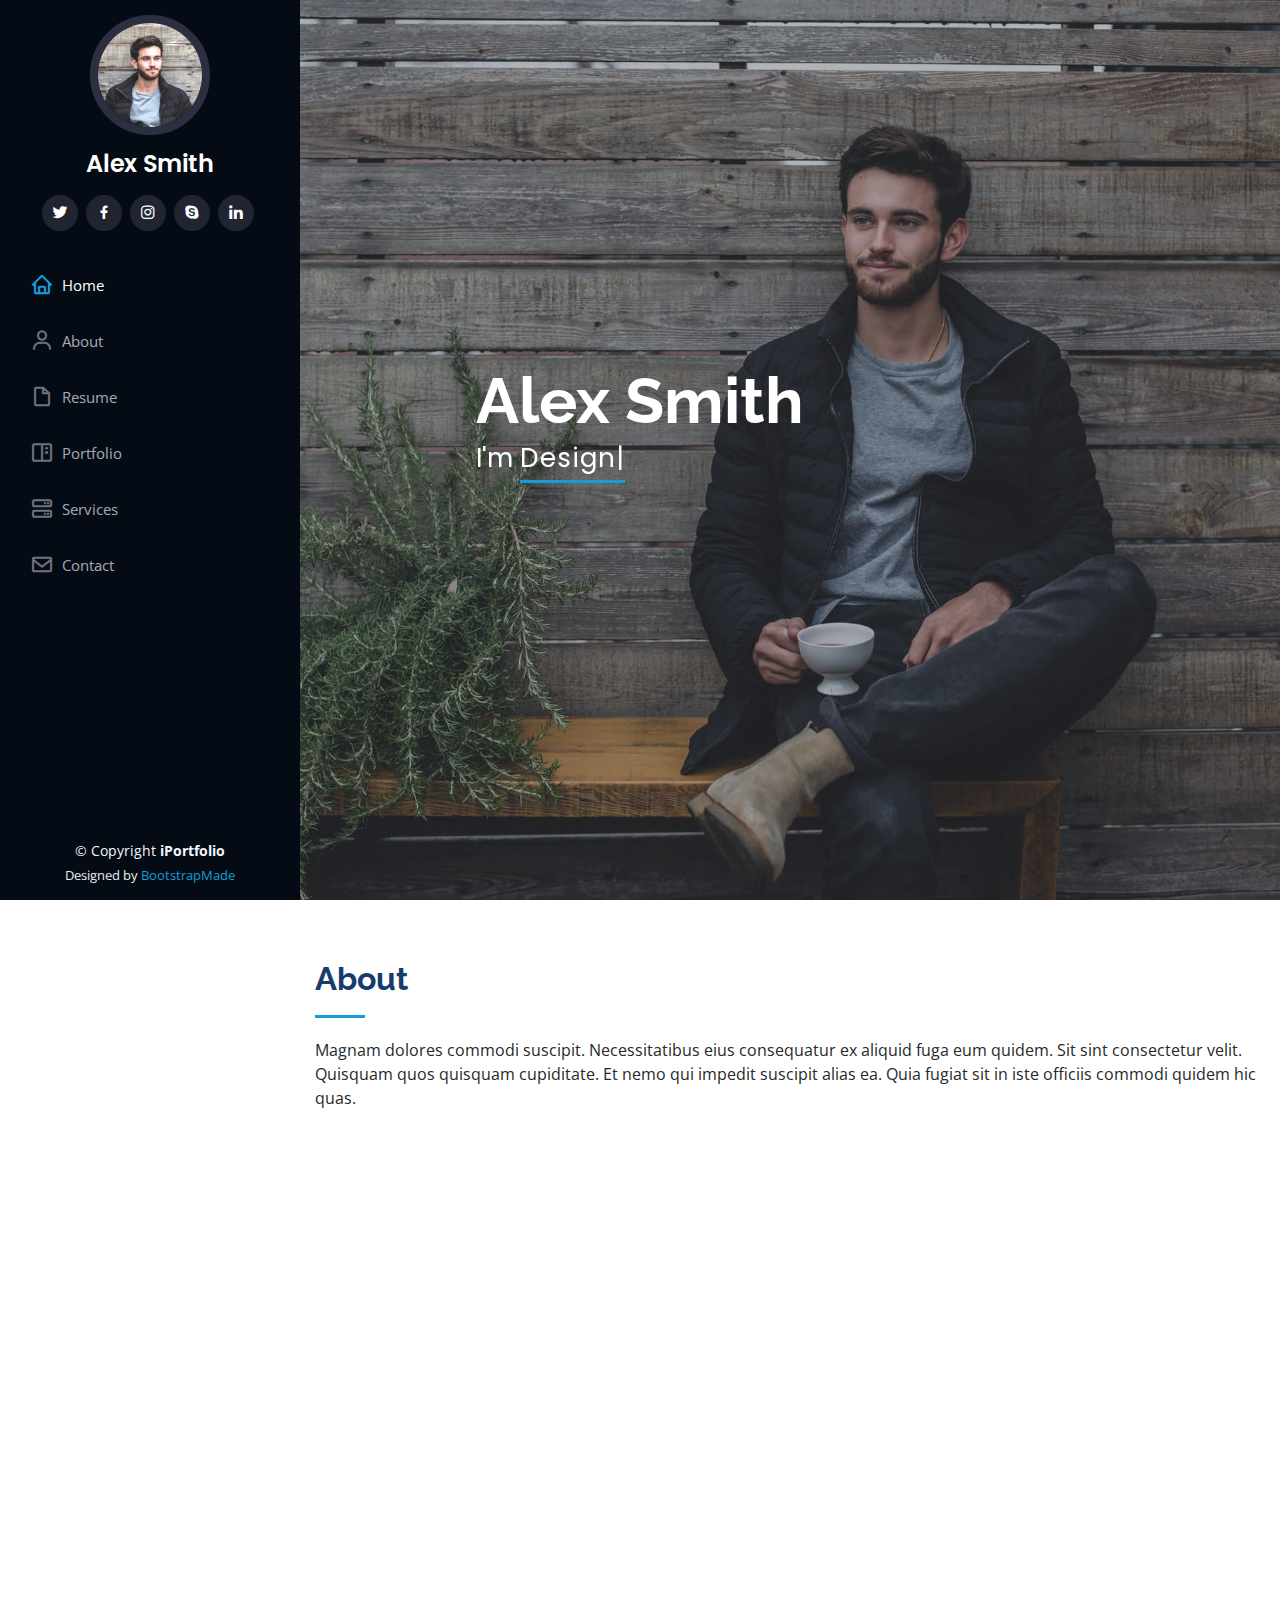
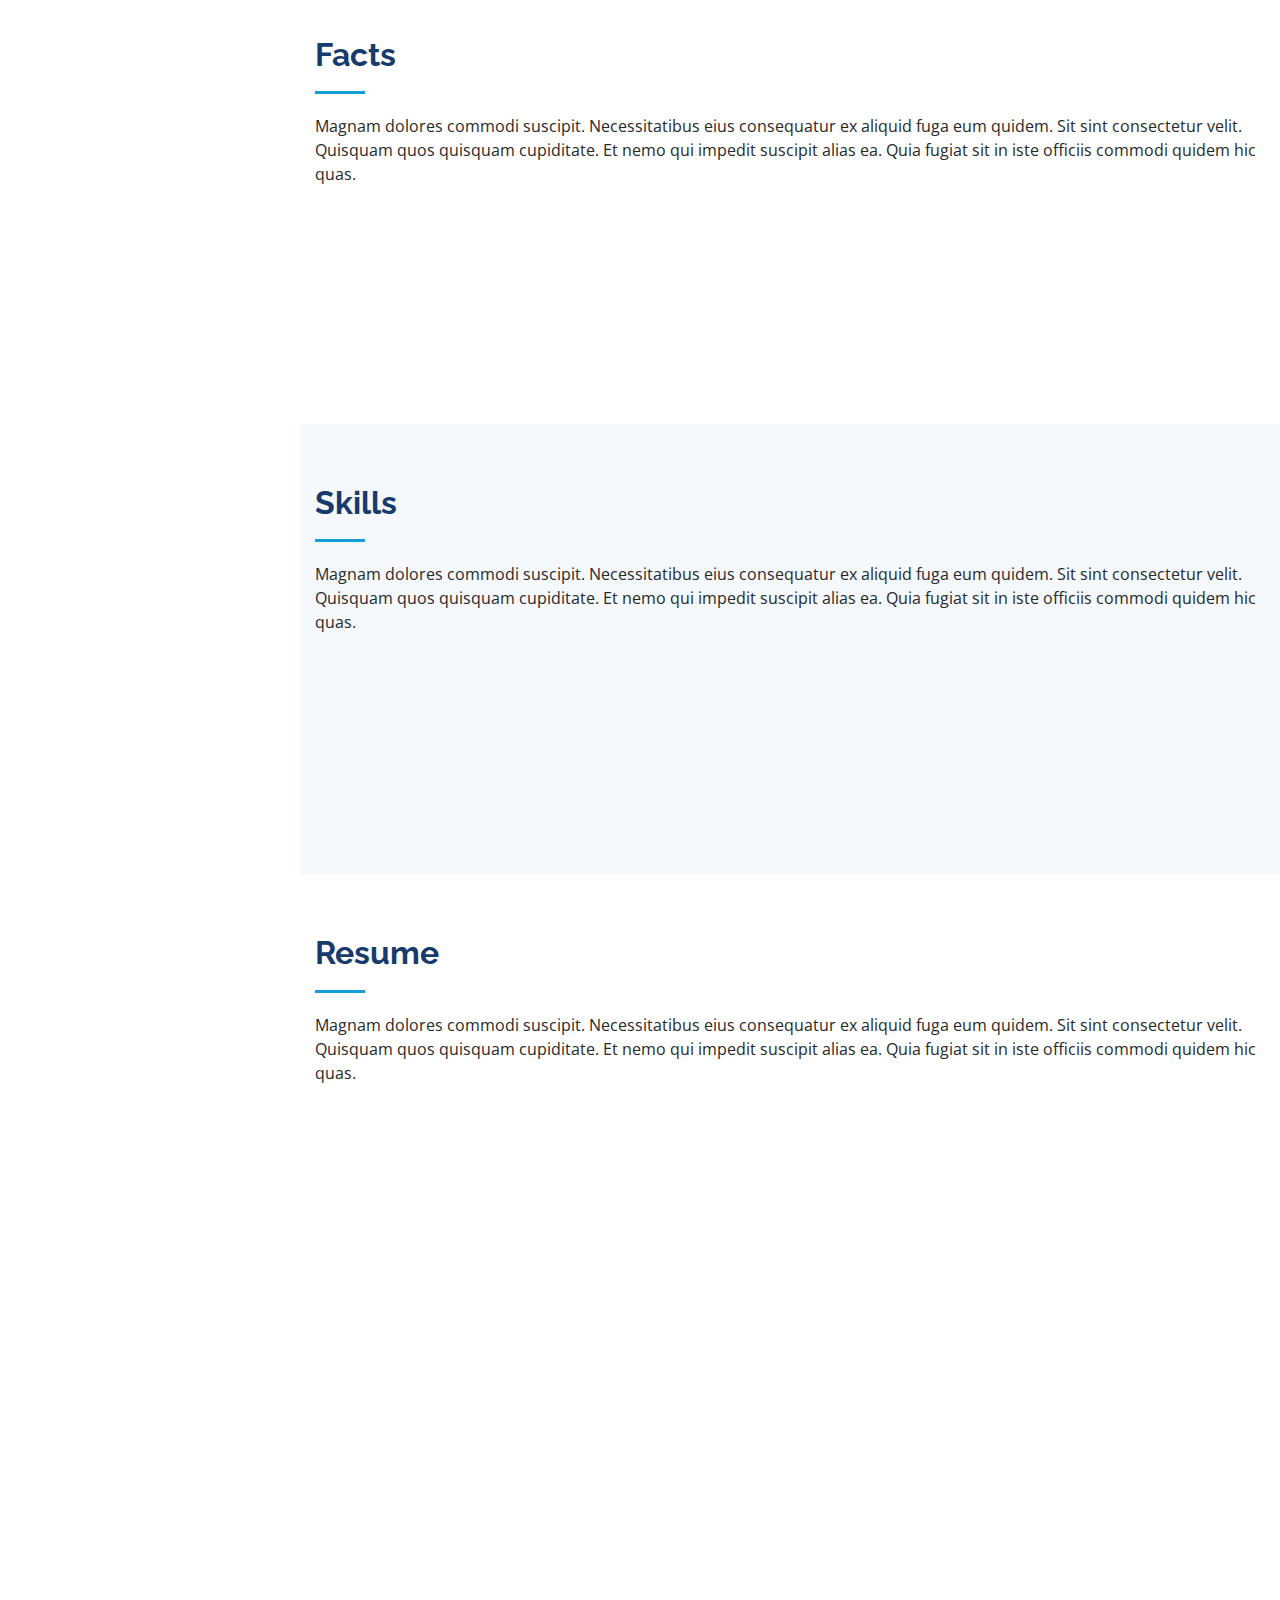
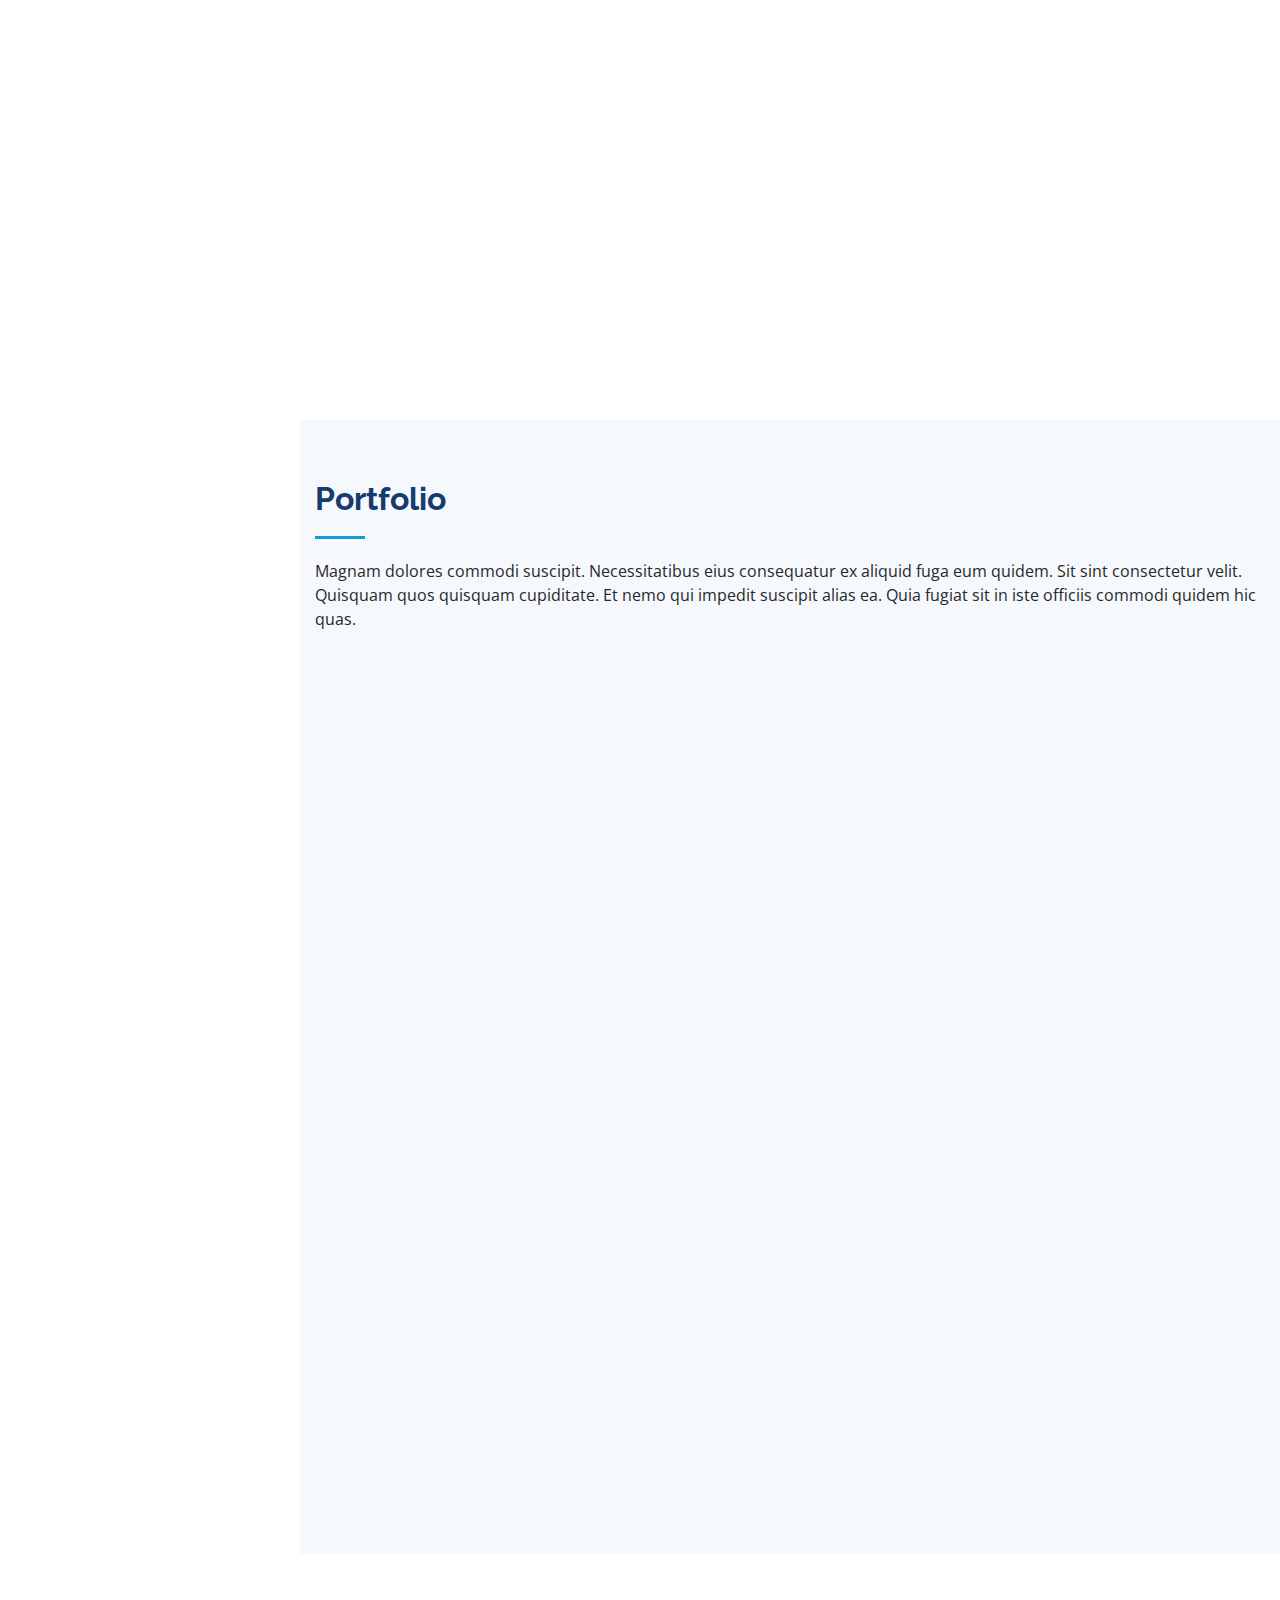
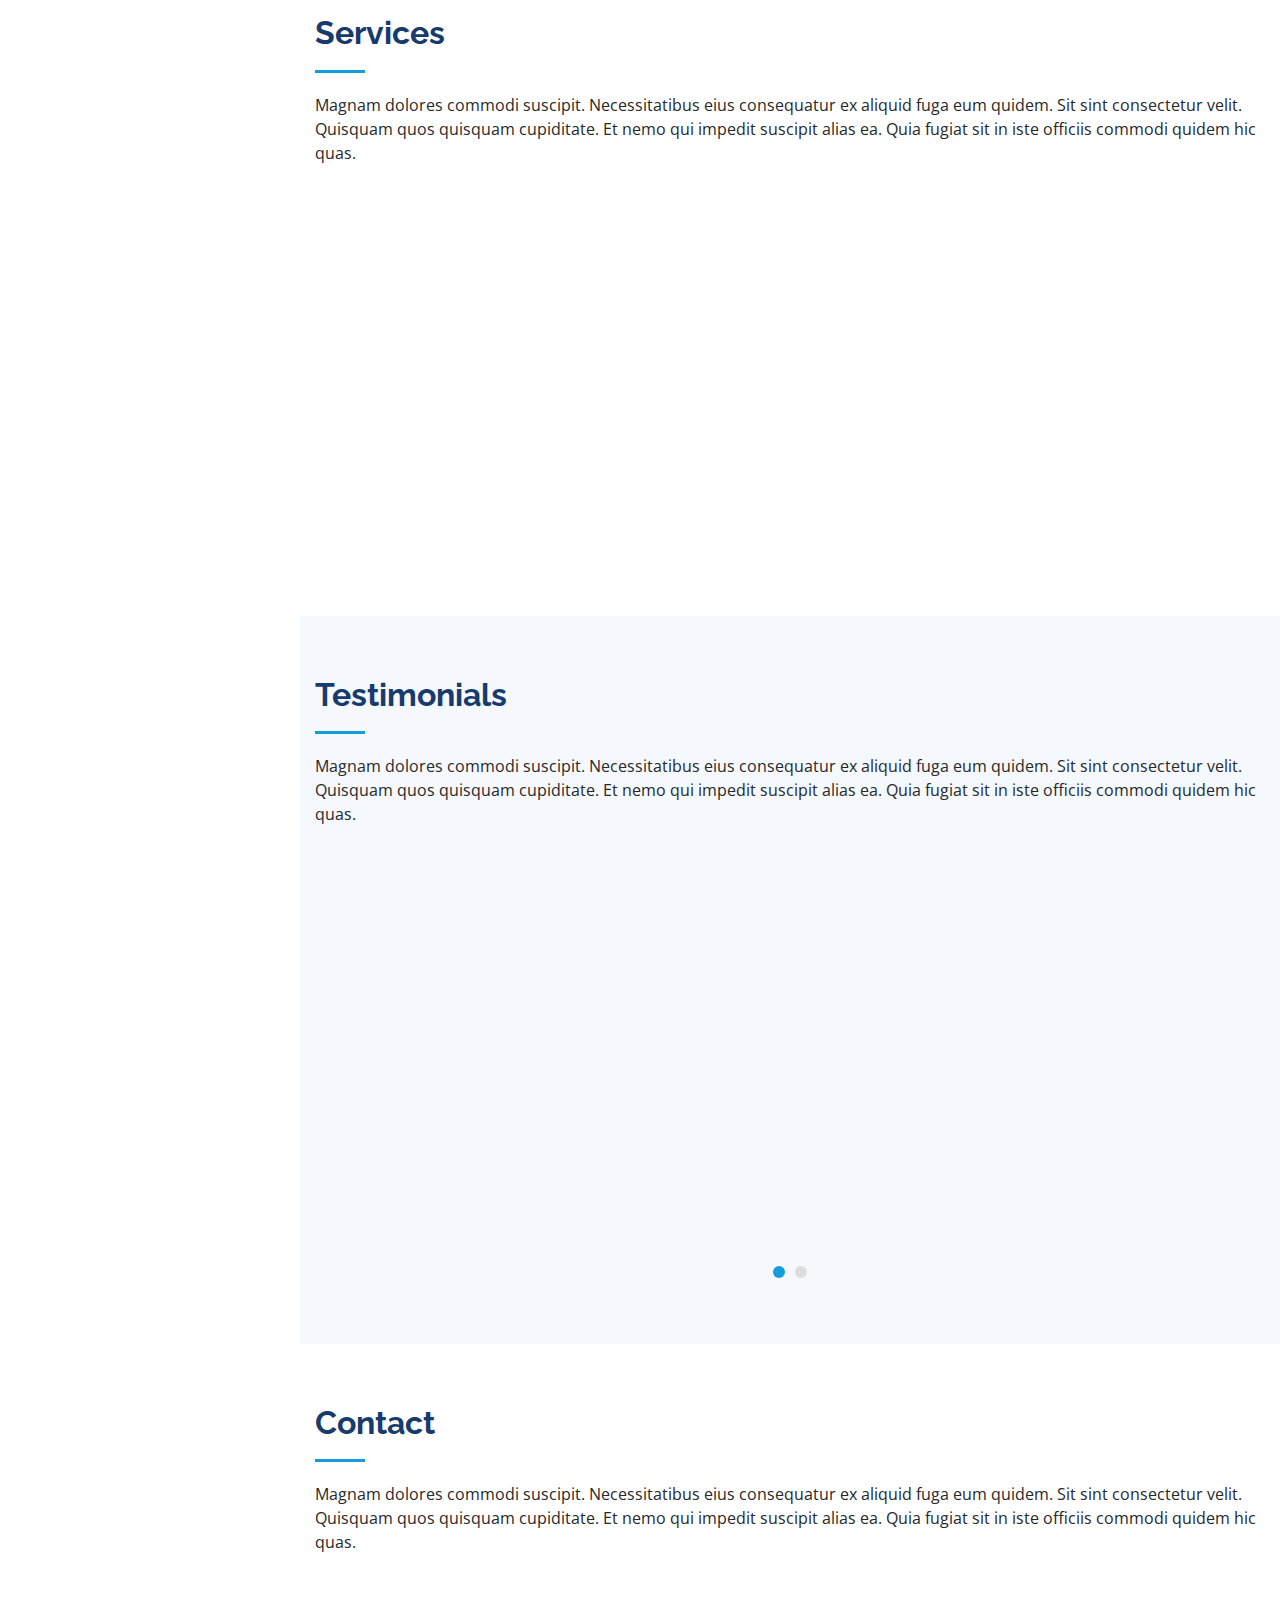
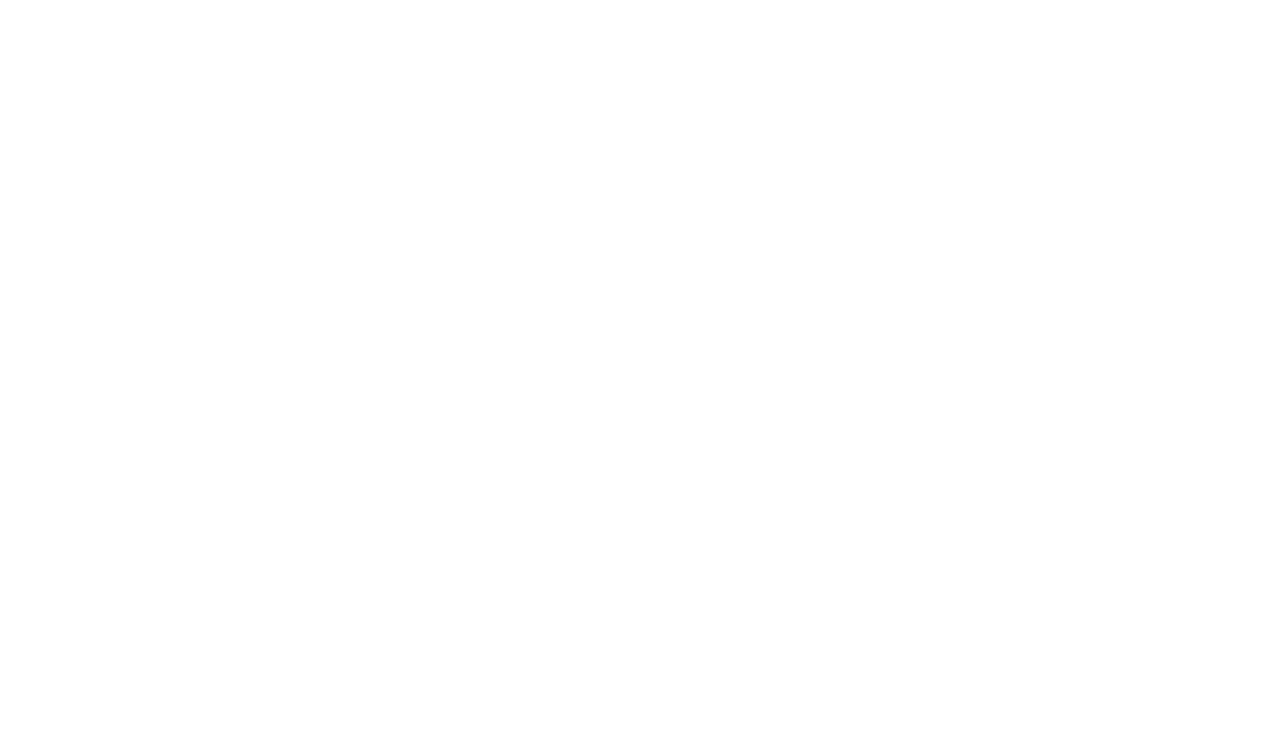
==== index.html @ e23aec32 "portfolio" ====
<!DOCTYPE html>
<html lang="en">

<head>
  <meta charset="utf-8">
  <meta content="width=device-width, initial-scale=1.0" name="viewport">

  <title>iPortfolio Bootstrap Template - Index</title>
  <meta content="" name="descriptison">
  <meta content="" name="keywords">

  <!-- Favicons -->
  <link href="assets/img/favicon.png" rel="icon">
  <link href="assets/img/apple-touch-icon.png" rel="apple-touch-icon">

  <!-- Google Fonts -->
  <link href="https://fonts.googleapis.com/css?family=Open+Sans:300,300i,400,400i,600,600i,700,700i|Raleway:300,300i,400,400i,500,500i,600,600i,700,700i|Poppins:300,300i,400,400i,500,500i,600,600i,700,700i" rel="stylesheet">

  <!-- Vendor CSS Files -->
  <link href="assets/vendor/bootstrap/css/bootstrap.min.css" rel="stylesheet">
  <link href="assets/vendor/icofont/icofont.min.css" rel="stylesheet">
  <link href="assets/vendor/boxicons/css/boxicons.min.css" rel="stylesheet">
  <link href="assets/vendor/venobox/venobox.css" rel="stylesheet">
  <link href="assets/vendor/owl.carousel/assets/owl.carousel.min.css" rel="stylesheet">
  <link href="assets/vendor/aos/aos.css" rel="stylesheet">

  <!-- Template Main CSS File -->
  <link href="assets/css/style.css" rel="stylesheet">

  <!-- =======================================================
  * Template Name: iPortfolio - v1.2.1
  * Template URL: https://bootstrapmade.com/iportfolio-bootstrap-portfolio-websites-template/
  * Author: BootstrapMade.com
  * License: https://bootstrapmade.com/license/
  ======================================================== -->
</head>

<body>

  <!-- ======= Mobile nav toggle button ======= -->
  <button type="button" class="mobile-nav-toggle d-xl-none"><i class="icofont-navigation-menu"></i></button>

  <!-- ======= Header ======= -->
  <header id="header">
    <div class="d-flex flex-column">

      <div class="profile">
        <img src="assets/img/profile-img.jpg" alt="" class="img-fluid rounded-circle">
        <h1 class="text-light"><a href="index.html">Alex Smith</a></h1>
        <div class="social-links mt-3 text-center">
          <a href="#" class="twitter"><i class="bx bxl-twitter"></i></a>
          <a href="#" class="facebook"><i class="bx bxl-facebook"></i></a>
          <a href="#" class="instagram"><i class="bx bxl-instagram"></i></a>
          <a href="#" class="google-plus"><i class="bx bxl-skype"></i></a>
          <a href="#" class="linkedin"><i class="bx bxl-linkedin"></i></a>
        </div>
      </div>

      <nav class="nav-menu">
        <ul>
          <li class="active"><a href="index.html"><i class="bx bx-home"></i> <span>Home</span></a></li>
          <li><a href="#about"><i class="bx bx-user"></i> <span>About</span></a></li>
          <li><a href="#resume"><i class="bx bx-file-blank"></i> <span>Resume</span></a></li>
          <li><a href="#portfolio"><i class="bx bx-book-content"></i> Portfolio</a></li>
          <li><a href="#services"><i class="bx bx-server"></i> Services</a></li>
          <li><a href="#contact"><i class="bx bx-envelope"></i> Contact</a></li>

        </ul>
      </nav><!-- .nav-menu -->
      <button type="button" class="mobile-nav-toggle d-xl-none"><i class="icofont-navigation-menu"></i></button>

    </div>
  </header><!-- End Header -->

  <!-- ======= Hero Section ======= -->
  <section id="hero" class="d-flex flex-column justify-content-center align-items-center">
    <div class="hero-container" data-aos="fade-in">
      <h1>Alex Smith</h1>
      <p>I'm <span class="typed" data-typed-items="Designer, Developer, Freelancer, Photographer"></span></p>
    </div>
  </section><!-- End Hero -->

  <main id="main">

    <!-- ======= About Section ======= -->
    <section id="about" class="about">
      <div class="container">

        <div class="section-title">
          <h2>About</h2>
          <p>Magnam dolores commodi suscipit. Necessitatibus eius consequatur ex aliquid fuga eum quidem. Sit sint consectetur velit. Quisquam quos quisquam cupiditate. Et nemo qui impedit suscipit alias ea. Quia fugiat sit in iste officiis commodi quidem hic quas.</p>
        </div>

        <div class="row">
          <div class="col-lg-4" data-aos="fade-right">
            <img src="assets/img/profile-img.jpg" class="img-fluid" alt="">
          </div>
          <div class="col-lg-8 pt-4 pt-lg-0 content" data-aos="fade-left">
            <h3>UI/UX Designer &amp; Web Developer.</h3>
            <p class="font-italic">
              Lorem ipsum dolor sit amet, consectetur adipiscing elit, sed do eiusmod tempor incididunt ut labore et dolore
              magna aliqua.
            </p>
            <div class="row">
              <div class="col-lg-6">
                <ul>
                  <li><i class="icofont-rounded-right"></i> <strong>Birthday:</strong> 1 May 1995</li>
                  <li><i class="icofont-rounded-right"></i> <strong>Website:</strong> www.example.com</li>
                  <li><i class="icofont-rounded-right"></i> <strong>Phone:</strong> +123 456 7890</li>
                  <li><i class="icofont-rounded-right"></i> <strong>City:</strong> City : New York, USA</li>
                </ul>
              </div>
              <div class="col-lg-6">
                <ul>
                  <li><i class="icofont-rounded-right"></i> <strong>Age:</strong> 30</li>
                  <li><i class="icofont-rounded-right"></i> <strong>Degree:</strong> Master</li>
                  <li><i class="icofont-rounded-right"></i> <strong>PhEmailone:</strong> email@example.com</li>
                  <li><i class="icofont-rounded-right"></i> <strong>Freelance:</strong> Available</li>
                </ul>
              </div>
            </div>
            <p>
              Officiis eligendi itaque labore et dolorum mollitia officiis optio vero. Quisquam sunt adipisci omnis et ut. Nulla accusantium dolor incidunt officia tempore. Et eius omnis.
              Cupiditate ut dicta maxime officiis quidem quia. Sed et consectetur qui quia repellendus itaque neque. Aliquid amet quidem ut quaerat cupiditate. Ab et eum qui repellendus omnis culpa magni laudantium dolores.
            </p>
          </div>
        </div>

      </div>
    </section><!-- End About Section -->

    <!-- ======= Facts Section ======= -->
    <section id="facts" class="facts">
      <div class="container">

        <div class="section-title">
          <h2>Facts</h2>
          <p>Magnam dolores commodi suscipit. Necessitatibus eius consequatur ex aliquid fuga eum quidem. Sit sint consectetur velit. Quisquam quos quisquam cupiditate. Et nemo qui impedit suscipit alias ea. Quia fugiat sit in iste officiis commodi quidem hic quas.</p>
        </div>

        <div class="row no-gutters">

          <div class="col-lg-3 col-md-6 d-md-flex align-items-md-stretch" data-aos="fade-up">
            <div class="count-box">
              <i class="icofont-simple-smile"></i>
              <span data-toggle="counter-up">232</span>
              <p><strong>Happy Clients</strong> consequuntur quae</p>
            </div>
          </div>

          <div class="col-lg-3 col-md-6 d-md-flex align-items-md-stretch" data-aos="fade-up" data-aos-delay="100">
            <div class="count-box">
              <i class="icofont-document-folder"></i>
              <span data-toggle="counter-up">521</span>
              <p><strong>Projects</strong> adipisci atque cum quia aut</p>
            </div>
          </div>

          <div class="col-lg-3 col-md-6 d-md-flex align-items-md-stretch" data-aos="fade-up" data-aos-delay="200">
            <div class="count-box">
              <i class="icofont-live-support"></i>
              <span data-toggle="counter-up">1,463</span>
              <p><strong>Hours Of Support</strong> aut commodi quaerat</p>
            </div>
          </div>

          <div class="col-lg-3 col-md-6 d-md-flex align-items-md-stretch" data-aos="fade-up" data-aos-delay="300">
            <div class="count-box">
              <i class="icofont-users-alt-5"></i>
              <span data-toggle="counter-up">15</span>
              <p><strong>Hard Workers</strong> rerum asperiores dolor</p>
            </div>
          </div>

        </div>

      </div>
    </section><!-- End Facts Section -->

    <!-- ======= Skills Section ======= -->
    <section id="skills" class="skills section-bg">
      <div class="container">

        <div class="section-title">
          <h2>Skills</h2>
          <p>Magnam dolores commodi suscipit. Necessitatibus eius consequatur ex aliquid fuga eum quidem. Sit sint consectetur velit. Quisquam quos quisquam cupiditate. Et nemo qui impedit suscipit alias ea. Quia fugiat sit in iste officiis commodi quidem hic quas.</p>
        </div>

        <div class="row skills-content">

          <div class="col-lg-6" data-aos="fade-up">

            <div class="progress">
              <span class="skill">HTML <i class="val">100%</i></span>
              <div class="progress-bar-wrap">
                <div class="progress-bar" role="progressbar" aria-valuenow="100" aria-valuemin="0" aria-valuemax="100"></div>
              </div>
            </div>

            <div class="progress">
              <span class="skill">CSS <i class="val">90%</i></span>
              <div class="progress-bar-wrap">
                <div class="progress-bar" role="progressbar" aria-valuenow="90" aria-valuemin="0" aria-valuemax="100"></div>
              </div>
            </div>

            <div class="progress">
              <span class="skill">JavaScript <i class="val">75%</i></span>
              <div class="progress-bar-wrap">
                <div class="progress-bar" role="progressbar" aria-valuenow="75" aria-valuemin="0" aria-valuemax="100"></div>
              </div>
            </div>

          </div>

          <div class="col-lg-6" data-aos="fade-up" data-aos-delay="100">

            <div class="progress">
              <span class="skill">PHP <i class="val">80%</i></span>
              <div class="progress-bar-wrap">
                <div class="progress-bar" role="progressbar" aria-valuenow="80" aria-valuemin="0" aria-valuemax="100"></div>
              </div>
            </div>

            <div class="progress">
              <span class="skill">WordPress/CMS <i class="val">90%</i></span>
              <div class="progress-bar-wrap">
                <div class="progress-bar" role="progressbar" aria-valuenow="90" aria-valuemin="0" aria-valuemax="100"></div>
              </div>
            </div>

            <div class="progress">
              <span class="skill">Photoshop <i class="val">55%</i></span>
              <div class="progress-bar-wrap">
                <div class="progress-bar" role="progressbar" aria-valuenow="55" aria-valuemin="0" aria-valuemax="100"></div>
              </div>
            </div>

          </div>

        </div>

      </div>
    </section><!-- End Skills Section -->

    <!-- ======= Resume Section ======= -->
    <section id="resume" class="resume">
      <div class="container">

        <div class="section-title">
          <h2>Resume</h2>
          <p>Magnam dolores commodi suscipit. Necessitatibus eius consequatur ex aliquid fuga eum quidem. Sit sint consectetur velit. Quisquam quos quisquam cupiditate. Et nemo qui impedit suscipit alias ea. Quia fugiat sit in iste officiis commodi quidem hic quas.</p>
        </div>

        <div class="row">
          <div class="col-lg-6" data-aos="fade-up">
            <h3 class="resume-title">Sumary</h3>
            <div class="resume-item pb-0">
              <h4>Alex Smith</h4>
              <p><em>Innovative and deadline-driven Graphic Designer with 3+ years of experience designing and developing user-centered digital/print marketing material from initial concept to final, polished deliverable.</em></p>
              <ul>
                <li>Portland par 127,Orlando, FL</li>
                <li>(123) 456-7891</li>
                <li>alice.barkley@example.com</li>
              </ul>
            </div>

            <h3 class="resume-title">Education</h3>
            <div class="resume-item">
              <h4>Master of Fine Arts &amp; Graphic Design</h4>
              <h5>2015 - 2016</h5>
              <p><em>Rochester Institute of Technology, Rochester, NY</em></p>
              <p>Qui deserunt veniam. Et sed aliquam labore tempore sed quisquam iusto autem sit. Ea vero voluptatum qui ut dignissimos deleniti nerada porti sand markend</p>
            </div>
            <div class="resume-item">
              <h4>Bachelor of Fine Arts &amp; Graphic Design</h4>
              <h5>2010 - 2014</h5>
              <p><em>Rochester Institute of Technology, Rochester, NY</em></p>
              <p>Quia nobis sequi est occaecati aut. Repudiandae et iusto quae reiciendis et quis Eius vel ratione eius unde vitae rerum voluptates asperiores voluptatem Earum molestiae consequatur neque etlon sader mart dila</p>
            </div>
          </div>
          <div class="col-lg-6" data-aos="fade-up" data-aos-delay="100">
            <h3 class="resume-title">Professional Experience</h3>
            <div class="resume-item">
              <h4>Senior graphic design specialist</h4>
              <h5>2019 - Present</h5>
              <p><em>Experion, New York, NY </em></p>
              <ul>
                <li>Lead in the design, development, and implementation of the graphic, layout, and production communication materials</li>
                <li>Delegate tasks to the 7 members of the design team and provide counsel on all aspects of the project. </li>
                <li>Supervise the assessment of all graphic materials in order to ensure quality and accuracy of the design</li>
                <li>Oversee the efficient use of production project budgets ranging from $2,000 - $25,000</li>
              </ul>
            </div>
            <div class="resume-item">
              <h4>Graphic design specialist</h4>
              <h5>2017 - 2018</h5>
              <p><em>Stepping Stone Advertising, New York, NY</em></p>
              <ul>
                <li>Developed numerous marketing programs (logos, brochures,infographics, presentations, and advertisements).</li>
                <li>Managed up to 5 projects or tasks at a given time while under pressure</li>
                <li>Recommended and consulted with clients on the most appropriate graphic design</li>
                <li>Created 4+ design presentations and proposals a month for clients and account managers</li>
              </ul>
            </div>
          </div>
        </div>

      </div>
    </section><!-- End Resume Section -->

    <!-- ======= Portfolio Section ======= -->
    <section id="portfolio" class="portfolio section-bg">
      <div class="container">

        <div class="section-title">
          <h2>Portfolio</h2>
          <p>Magnam dolores commodi suscipit. Necessitatibus eius consequatur ex aliquid fuga eum quidem. Sit sint consectetur velit. Quisquam quos quisquam cupiditate. Et nemo qui impedit suscipit alias ea. Quia fugiat sit in iste officiis commodi quidem hic quas.</p>
        </div>

        <div class="row" data-aos="fade-up">
          <div class="col-lg-12 d-flex justify-content-center">
            <ul id="portfolio-flters">
              <li data-filter="*" class="filter-active">All</li>
              <li data-filter=".filter-app">App</li>
              <li data-filter=".filter-card">Card</li>
              <li data-filter=".filter-web">Web</li>
            </ul>
          </div>
        </div>

        <div class="row portfolio-container" data-aos="fade-up" data-aos-delay="100">

          <div class="col-lg-4 col-md-6 portfolio-item filter-app">
            <div class="portfolio-wrap">
              <img src="assets/img/portfolio/portfolio-1.jpg" class="img-fluid" alt="">
              <div class="portfolio-links">
                <a href="assets/img/portfolio/portfolio-1.jpg" data-gall="portfolioGallery" class="venobox" title="App 1"><i class="bx bx-plus"></i></a>
                <a href="portfolio-details.html" title="More Details"><i class="bx bx-link"></i></a>
              </div>
            </div>
          </div>

          <div class="col-lg-4 col-md-6 portfolio-item filter-web">
            <div class="portfolio-wrap">
              <img src="assets/img/portfolio/portfolio-2.jpg" class="img-fluid" alt="">
              <div class="portfolio-links">
                <a href="assets/img/portfolio/portfolio-2.jpg" data-gall="portfolioGallery" class="venobox" title="Web 3"><i class="bx bx-plus"></i></a>
                <a href="portfolio-details.html" title="More Details"><i class="bx bx-link"></i></a>
              </div>
            </div>
          </div>

          <div class="col-lg-4 col-md-6 portfolio-item filter-app">
            <div class="portfolio-wrap">
              <img src="assets/img/portfolio/portfolio-3.jpg" class="img-fluid" alt="">
              <div class="portfolio-links">
                <a href="assets/img/portfolio/portfolio-3.jpg" data-gall="portfolioGallery" class="venobox" title="App 2"><i class="bx bx-plus"></i></a>
                <a href="portfolio-details.html" title="More Details"><i class="bx bx-link"></i></a>
              </div>
            </div>
          </div>

          <div class="col-lg-4 col-md-6 portfolio-item filter-card">
            <div class="portfolio-wrap">
              <img src="assets/img/portfolio/portfolio-4.jpg" class="img-fluid" alt="">
              <div class="portfolio-links">
                <a href="assets/img/portfolio/portfolio-4.jpg" data-gall="portfolioGallery" class="venobox" title="Card 2"><i class="bx bx-plus"></i></a>
                <a href="portfolio-details.html" title="More Details"><i class="bx bx-link"></i></a>
              </div>
            </div>
          </div>

          <div class="col-lg-4 col-md-6 portfolio-item filter-web">
            <div class="portfolio-wrap">
              <img src="assets/img/portfolio/portfolio-5.jpg" class="img-fluid" alt="">
              <div class="portfolio-links">
                <a href="assets/img/portfolio/portfolio-5.jpg" data-gall="portfolioGallery" class="venobox" title="Web 2"><i class="bx bx-plus"></i></a>
                <a href="portfolio-details.html" title="More Details"><i class="bx bx-link"></i></a>
              </div>
            </div>
          </div>

          <div class="col-lg-4 col-md-6 portfolio-item filter-app">
            <div class="portfolio-wrap">
              <img src="assets/img/portfolio/portfolio-6.jpg" class="img-fluid" alt="">
              <div class="portfolio-links">
                <a href="assets/img/portfolio/portfolio-6.jpg" data-gall="portfolioGallery" class="venobox" title="App 3"><i class="bx bx-plus"></i></a>
                <a href="portfolio-details.html" title="More Details"><i class="bx bx-link"></i></a>
              </div>
            </div>
          </div>

          <div class="col-lg-4 col-md-6 portfolio-item filter-card">
            <div class="portfolio-wrap">
              <img src="assets/img/portfolio/portfolio-7.jpg" class="img-fluid" alt="">
              <div class="portfolio-links">
                <a href="assets/img/portfolio/portfolio-7.jpg" data-gall="portfolioGallery" class="venobox" title="Card 1"><i class="bx bx-plus"></i></a>
                <a href="portfolio-details.html" title="More Details"><i class="bx bx-link"></i></a>
              </div>
            </div>
          </div>

          <div class="col-lg-4 col-md-6 portfolio-item filter-card">
            <div class="portfolio-wrap">
              <img src="assets/img/portfolio/portfolio-8.jpg" class="img-fluid" alt="">
              <div class="portfolio-links">
                <a href="assets/img/portfolio/portfolio-8.jpg" data-gall="portfolioGallery" class="venobox" title="Card 3"><i class="bx bx-plus"></i></a>
                <a href="portfolio-details.html" title="More Details"><i class="bx bx-link"></i></a>
              </div>
            </div>
          </div>

          <div class="col-lg-4 col-md-6 portfolio-item filter-web">
            <div class="portfolio-wrap">
              <img src="assets/img/portfolio/portfolio-9.jpg" class="img-fluid" alt="">
              <div class="portfolio-links">
                <a href="assets/img/portfolio/portfolio-9.jpg" data-gall="portfolioGallery" class="venobox" title="Web 3"><i class="bx bx-plus"></i></a>
                <a href="portfolio-details.html" title="More Details"><i class="bx bx-link"></i></a>
              </div>
            </div>
          </div>

        </div>

      </div>
    </section><!-- End Portfolio Section -->

    <!-- ======= Services Section ======= -->
    <section id="services" class="services">
      <div class="container">

        <div class="section-title">
          <h2>Services</h2>
          <p>Magnam dolores commodi suscipit. Necessitatibus eius consequatur ex aliquid fuga eum quidem. Sit sint consectetur velit. Quisquam quos quisquam cupiditate. Et nemo qui impedit suscipit alias ea. Quia fugiat sit in iste officiis commodi quidem hic quas.</p>
        </div>

        <div class="row">
          <div class="col-lg-4 col-md-6 icon-box" data-aos="fade-up">
            <div class="icon"><i class="icofont-computer"></i></div>
            <h4 class="title"><a href="">Lorem Ipsum</a></h4>
            <p class="description">Voluptatum deleniti atque corrupti quos dolores et quas molestias excepturi sint occaecati cupiditate non provident</p>
          </div>
          <div class="col-lg-4 col-md-6 icon-box" data-aos="fade-up" data-aos-delay="100">
            <div class="icon"><i class="icofont-chart-bar-graph"></i></div>
            <h4 class="title"><a href="">Dolor Sitema</a></h4>
            <p class="description">Minim veniam, quis nostrud exercitation ullamco laboris nisi ut aliquip ex ea commodo consequat tarad limino ata</p>
          </div>
          <div class="col-lg-4 col-md-6 icon-box" data-aos="fade-up" data-aos-delay="200">
            <div class="icon"><i class="icofont-earth"></i></div>
            <h4 class="title"><a href="">Sed ut perspiciatis</a></h4>
            <p class="description">Duis aute irure dolor in reprehenderit in voluptate velit esse cillum dolore eu fugiat nulla pariatur</p>
          </div>
          <div class="col-lg-4 col-md-6 icon-box" data-aos="fade-up" data-aos-delay="300">
            <div class="icon"><i class="icofont-image"></i></div>
            <h4 class="title"><a href="">Magni Dolores</a></h4>
            <p class="description">Excepteur sint occaecat cupidatat non proident, sunt in culpa qui officia deserunt mollit anim id est laborum</p>
          </div>
          <div class="col-lg-4 col-md-6 icon-box" data-aos="fade-up" data-aos-delay="400">
            <div class="icon"><i class="icofont-settings"></i></div>
            <h4 class="title"><a href="">Nemo Enim</a></h4>
            <p class="description">At vero eos et accusamus et iusto odio dignissimos ducimus qui blanditiis praesentium voluptatum deleniti atque</p>
          </div>
          <div class="col-lg-4 col-md-6 icon-box" data-aos="fade-up" data-aos-delay="500">
            <div class="icon"><i class="icofont-tasks-alt"></i></div>
            <h4 class="title"><a href="">Eiusmod Tempor</a></h4>
            <p class="description">Et harum quidem rerum facilis est et expedita distinctio. Nam libero tempore, cum soluta nobis est eligendi</p>
          </div>
        </div>

      </div>
    </section><!-- End Services Section -->

    <!-- ======= Testimonials Section ======= -->
    <section id="testimonials" class="testimonials section-bg">
      <div class="container">

        <div class="section-title">
          <h2>Testimonials</h2>
          <p>Magnam dolores commodi suscipit. Necessitatibus eius consequatur ex aliquid fuga eum quidem. Sit sint consectetur velit. Quisquam quos quisquam cupiditate. Et nemo qui impedit suscipit alias ea. Quia fugiat sit in iste officiis commodi quidem hic quas.</p>
        </div>

        <div class="owl-carousel testimonials-carousel">

          <div class="testimonial-item" data-aos="fade-up">
            <p>
              <i class="bx bxs-quote-alt-left quote-icon-left"></i>
              Proin iaculis purus consequat sem cure digni ssim donec porttitora entum suscipit rhoncus. Accusantium quam, ultricies eget id, aliquam eget nibh et. Maecen aliquam, risus at semper.
              <i class="bx bxs-quote-alt-right quote-icon-right"></i>
            </p>
            <img src="assets/img/testimonials/testimonials-1.jpg" class="testimonial-img" alt="">
            <h3>Saul Goodman</h3>
            <h4>Ceo &amp; Founder</h4>
          </div>

          <div class="testimonial-item" data-aos="fade-up" data-aos-delay="100">
            <p>
              <i class="bx bxs-quote-alt-left quote-icon-left"></i>
              Export tempor illum tamen malis malis eram quae irure esse labore quem cillum quid cillum eram malis quorum velit fore eram velit sunt aliqua noster fugiat irure amet legam anim culpa.
              <i class="bx bxs-quote-alt-right quote-icon-right"></i>
            </p>
            <img src="assets/img/testimonials/testimonials-2.jpg" class="testimonial-img" alt="">
            <h3>Sara Wilsson</h3>
            <h4>Designer</h4>
          </div>

          <div class="testimonial-item" data-aos="fade-up" data-aos-delay="200">
            <p>
              <i class="bx bxs-quote-alt-left quote-icon-left"></i>
              Enim nisi quem export duis labore cillum quae magna enim sint quorum nulla quem veniam duis minim tempor labore quem eram duis noster aute amet eram fore quis sint minim.
              <i class="bx bxs-quote-alt-right quote-icon-right"></i>
            </p>
            <img src="assets/img/testimonials/testimonials-3.jpg" class="testimonial-img" alt="">
            <h3>Jena Karlis</h3>
            <h4>Store Owner</h4>
          </div>

          <div class="testimonial-item" data-aos="fade-up" data-aos-delay="300">
            <p>
              <i class="bx bxs-quote-alt-left quote-icon-left"></i>
              Fugiat enim eram quae cillum dolore dolor amet nulla culpa multos export minim fugiat minim velit minim dolor enim duis veniam ipsum anim magna sunt elit fore quem dolore labore illum veniam.
              <i class="bx bxs-quote-alt-right quote-icon-right"></i>
            </p>
            <img src="assets/img/testimonials/testimonials-4.jpg" class="testimonial-img" alt="">
            <h3>Matt Brandon</h3>
            <h4>Freelancer</h4>
          </div>

          <div class="testimonial-item" data-aos="fade-up" data-aos-delay="400">
            <p>
              <i class="bx bxs-quote-alt-left quote-icon-left"></i>
              Quis quorum aliqua sint quem legam fore sunt eram irure aliqua veniam tempor noster veniam enim culpa labore duis sunt culpa nulla illum cillum fugiat legam esse veniam culpa fore nisi cillum quid.
              <i class="bx bxs-quote-alt-right quote-icon-right"></i>
            </p>
            <img src="assets/img/testimonials/testimonials-5.jpg" class="testimonial-img" alt="">
            <h3>John Larson</h3>
            <h4>Entrepreneur</h4>
          </div>

        </div>

      </div>
    </section><!-- End Testimonials Section -->

    <!-- ======= Contact Section ======= -->
    <section id="contact" class="contact">
      <div class="container">

        <div class="section-title">
          <h2>Contact</h2>
          <p>Magnam dolores commodi suscipit. Necessitatibus eius consequatur ex aliquid fuga eum quidem. Sit sint consectetur velit. Quisquam quos quisquam cupiditate. Et nemo qui impedit suscipit alias ea. Quia fugiat sit in iste officiis commodi quidem hic quas.</p>
        </div>

        <div class="row" data-aos="fade-in">

          <div class="col-lg-5 d-flex align-items-stretch">
            <div class="info">
              <div class="address">
                <i class="icofont-google-map"></i>
                <h4>Location:</h4>
                <p>A108 Adam Street, New York, NY 535022</p>
              </div>

              <div class="email">
                <i class="icofont-envelope"></i>
                <h4>Email:</h4>
                <p>info@example.com</p>
              </div>

              <div class="phone">
                <i class="icofont-phone"></i>
                <h4>Call:</h4>
                <p>+1 5589 55488 55s</p>
              </div>

              <iframe src="https://www.google.com/maps/embed?pb=!1m14!1m8!1m3!1d12097.433213460943!2d-74.0062269!3d40.7101282!3m2!1i1024!2i768!4f13.1!3m3!1m2!1s0x0%3A0xb89d1fe6bc499443!2sDowntown+Conference+Center!5e0!3m2!1smk!2sbg!4v1539943755621" frameborder="0" style="border:0; width: 100%; height: 290px;" allowfullscreen></iframe>
            </div>

          </div>

          <div class="col-lg-7 mt-5 mt-lg-0 d-flex align-items-stretch">
            <form action="forms/contact.php" method="post" role="form" class="php-email-form">
              <div class="form-row">
                <div class="form-group col-md-6">
                  <label for="name">Your Name</label>
                  <input type="text" name="name" class="form-control" id="name" data-rule="minlen:4" data-msg="Please enter at least 4 chars" />
                  <div class="validate"></div>
                </div>
                <div class="form-group col-md-6">
                  <label for="name">Your Email</label>
                  <input type="email" class="form-control" name="email" id="email" data-rule="email" data-msg="Please enter a valid email" />
                  <div class="validate"></div>
                </div>
              </div>
              <div class="form-group">
                <label for="name">Subject</label>
                <input type="text" class="form-control" name="subject" id="subject" data-rule="minlen:4" data-msg="Please enter at least 8 chars of subject" />
                <div class="validate"></div>
              </div>
              <div class="form-group">
                <label for="name">Message</label>
                <textarea class="form-control" name="message" rows="10" data-rule="required" data-msg="Please write something for us"></textarea>
                <div class="validate"></div>
              </div>
              <div class="mb-3">
                <div class="loading">Loading</div>
                <div class="error-message"></div>
                <div class="sent-message">Your message has been sent. Thank you!</div>
              </div>
              <div class="text-center"><button type="submit">Send Message</button></div>
            </form>
          </div>

        </div>

      </div>
    </section><!-- End Contact Section -->

  </main><!-- End #main -->

  <!-- ======= Footer ======= -->
  <footer id="footer">
    <div class="container">
      <div class="copyright">
        &copy; Copyright <strong><span>iPortfolio</span></strong>
      </div>
      <div class="credits">
        <!-- All the links in the footer should remain intact. -->
        <!-- You can delete the links only if you purchased the pro version. -->
        <!-- Licensing information: https://bootstrapmade.com/license/ -->
        <!-- Purchase the pro version with working PHP/AJAX contact form: https://bootstrapmade.com/iportfolio-bootstrap-portfolio-websites-template/ -->
        Designed by <a href="https://bootstrapmade.com/">BootstrapMade</a>
      </div>
    </div>
  </footer><!-- End  Footer -->

  <a href="#" class="back-to-top"><i class="icofont-simple-up"></i></a>

  <!-- Vendor JS Files -->
  <script src="assets/vendor/jquery/jquery.min.js"></script>
  <script src="assets/vendor/bootstrap/js/bootstrap.bundle.min.js"></script>
  <script src="assets/vendor/jquery.easing/jquery.easing.min.js"></script>
  <script src="assets/vendor/php-email-form/validate.js"></script>
  <script src="assets/vendor/waypoints/jquery.waypoints.min.js"></script>
  <script src="assets/vendor/counterup/counterup.min.js"></script>
  <script src="assets/vendor/isotope-layout/isotope.pkgd.min.js"></script>
  <script src="assets/vendor/venobox/venobox.min.js"></script>
  <script src="assets/vendor/owl.carousel/owl.carousel.min.js"></script>
  <script src="assets/vendor/typed.js/typed.min.js"></script>
  <script src="assets/vendor/aos/aos.js"></script>

  <!-- Template Main JS File -->
  <script src="assets/js/main.js"></script>

</body>

</html>
---- assets/vendor/venobox/venobox.css ----
/* ------ venobox.css --------*/
.vbox-overlay *, .vbox-overlay *:before, .vbox-overlay *:after{
    -webkit-backface-visibility: hidden;
    -webkit-box-sizing:border-box;
    -moz-box-sizing:border-box;
    box-sizing:border-box;
}
.vbox-overlay * { 
    -webkit-backface-visibility: visible;
    backface-visibility: visible;
}
.vbox-overlay{
    display: -webkit-flex;
    display: flex;
    -webkit-flex-direction: column;
    flex-direction: column;
    -webkit-justify-content: center;
    justify-content: center;
    -webkit-align-items: center;
    align-items: center;
    position: fixed;
    left: 0;
    top: 0;
    bottom: 0;
    right: 0;
    z-index: 1040;
    -webkit-transform:translateZ(1000px);
    transform: translateZ(1000px);
    transform-style: preserve-3d;
}

/* ----- navigation ----- */
.vbox-title{
    width: 100%;
    height: 40px;
    float: left;
    text-align: center;
    line-height: 28px;
    font-size: 12px;
    padding: 6px 40px;
    overflow: hidden;
    position: fixed;
    display: none;
    left: 0;
    z-index: 1050;
}
.vbox-close{
    cursor: pointer;
    position: fixed;
    top: -1px;
    right: 0;
    width: 50px;
    height: 40px;
    padding: 6px;
    display: block;
    background-position:10px center;
    overflow: hidden;
    font-size: 24px;
    line-height: 1;
    text-align: center;
    z-index: 1050;
}
.vbox-num{
    cursor: pointer;
    position: fixed;
    left: 0;
    height: 40px;
    display: block;
    overflow: hidden;
    line-height: 28px;
    font-size: 12px;
    padding: 6px 10px;
    display: none;
    z-index: 1050;
}
/* ----- navigation ARROWS ----- */
.vbox-next, .vbox-prev{
    position: fixed;
    top: 50%;
    margin-top: -15px;
    overflow: hidden;
    cursor: pointer;
    display: block;
    width: 45px;
    height: 45px;
    z-index: 1050;
}
.vbox-next span, .vbox-prev span{
    position: relative;
    width: 20px;
    height: 20px;
    border: 2px solid transparent;
    border-top-color: #B6B6B6;
    border-right-color: #B6B6B6;
    text-indent: -100px;
    position: absolute;
    top: 8px;
    display: block;
}
.vbox-prev{
    left: 15px;
}
.vbox-next{
    right: 15px;
}
.vbox-prev span{
    left: 10px;
    -ms-transform: rotate(-135deg);
    -webkit-transform: rotate(-135deg);
    transform: rotate(-135deg);
}
.vbox-next span{
    -ms-transform: rotate(45deg);
    -webkit-transform: rotate(45deg);
    transform: rotate(45deg);
    right: 10px;
}
/* ------- inline window ------ */
.vbox-inline{
    width: 420px;
    height: 315px;
    height: 70vh;
    padding: 10px;
    background: #fff;
    margin: 0 auto;
    overflow: auto;
    text-align: left;
}
/* ------- Video & iFrames window ------ */
.venoframe{
    max-width: 100%;
    width: 100%;
    border: none;
    width: 100%;
    height: 260px;
    height: 70vh;
}
.venoframe.vbvid{
    height: 260px;
}
@media (min-width: 768px) {
    .venoframe, .vbox-inline{
        width: 90%;
        height: 360px;
        height: 70vh;
    }
    .venoframe.vbvid{
        width: 640px;
        height: 360px;
    }
}
@media (min-width: 992px) {
    .venoframe, .vbox-inline{
        max-width: 1200px;
        width: 80%;
        height: 540px;
        height: 70vh;
    }
    .venoframe.vbvid{
        width: 960px;
        height: 540px;
    }
}
/* 
Please do NOT edit this part! 
or at least read this note: http://i.imgur.com/7C0ws9e.gif
*/
.vbox-open{
    overflow: hidden;
}
.vbox-container{
    position: absolute;
    left: 0;
    right: 0;
    top: 0;
    bottom: 0;
    overflow-x: hidden;
    overflow-y: scroll;
    overflow-scrolling: touch;
    -webkit-overflow-scrolling: touch;
    z-index: 20;
    max-height: 100%;

}

.vbox-content{
    text-align: center;
    float: left;
    width: 100%;
    position: relative;
    overflow: hidden;
    padding: 20px 4%;
}
.vbox-container img{
    max-width: 100%;
    height: auto;
}
.vbox-figlio{
    box-shadow: 0 0 12px rgba(0,0,0,0.19), 0 6px 6px rgba(0,0,0,0.23);
    max-width: 100%;
    text-align: initial;
}
img.vbox-figlio{
    -webkit-user-select: none;
-khtml-user-select: none;
-moz-user-select: none;
-o-user-select: none;
user-select: none;
}
.vbox-content.swipe-left{
    margin-left: -200px !important;
}
.vbox-content.swipe-right{
    margin-left: 200px !important;
}
.vbox-animated{
    webkit-transition: margin 300ms ease-out;
    transition: margin 300ms ease-out;
}

/* ---------- preloader ----------
 * SPINKIT 
 * http://tobiasahlin.com/spinkit/
-------------------------------- */
.sk-double-bounce,.sk-rotating-plane{width:40px;height:40px;margin:40px auto}.sk-rotating-plane{background-color:#333;-webkit-animation:sk-rotatePlane 1.2s infinite ease-in-out;animation:sk-rotatePlane 1.2s infinite ease-in-out}@-webkit-keyframes sk-rotatePlane{0%{-webkit-transform:perspective(120px) rotateX(0) rotateY(0);transform:perspective(120px) rotateX(0) rotateY(0)}50%{-webkit-transform:perspective(120px) rotateX(-180.1deg) rotateY(0);transform:perspective(120px) rotateX(-180.1deg) rotateY(0)}100%{-webkit-transform:perspective(120px) rotateX(-180deg) rotateY(-179.9deg);transform:perspective(120px) rotateX(-180deg) rotateY(-179.9deg)}}@keyframes sk-rotatePlane{0%{-webkit-transform:perspective(120px) rotateX(0) rotateY(0);transform:perspective(120px) rotateX(0) rotateY(0)}50%{-webkit-transform:perspective(120px) rotateX(-180.1deg) rotateY(0);transform:perspective(120px) rotateX(-180.1deg) rotateY(0)}100%{-webkit-transform:perspective(120px) rotateX(-180deg) rotateY(-179.9deg);transform:perspective(120px) rotateX(-180deg) rotateY(-179.9deg)}}.sk-double-bounce{position:relative}.sk-double-bounce .sk-child{width:100%;height:100%;border-radius:50%;background-color:#333;opacity:.6;position:absolute;top:0;left:0;-webkit-animation:sk-doubleBounce 2s infinite ease-in-out;animation:sk-doubleBounce 2s infinite ease-in-out}.sk-chasing-dots .sk-child,.sk-spinner-pulse,.sk-three-bounce .sk-child{background-color:#333;border-radius:100%}.sk-double-bounce .sk-double-bounce2{-webkit-animation-delay:-1s;animation-delay:-1s}@-webkit-keyframes sk-doubleBounce{0%,100%{-webkit-transform:scale(0);transform:scale(0)}50%{-webkit-transform:scale(1);transform:scale(1)}}@keyframes sk-doubleBounce{0%,100%{-webkit-transform:scale(0);transform:scale(0)}50%{-webkit-transform:scale(1);transform:scale(1)}}.sk-wave{margin:40px auto;width:50px;height:40px;text-align:center;font-size:10px}.sk-wave .sk-rect{background-color:#333;height:100%;width:6px;display:inline-block;-webkit-animation:sk-waveStretchDelay 1.2s infinite ease-in-out;animation:sk-waveStretchDelay 1.2s infinite ease-in-out}.sk-wave .sk-rect1{-webkit-animation-delay:-1.2s;animation-delay:-1.2s}.sk-wave .sk-rect2{-webkit-animation-delay:-1.1s;animation-delay:-1.1s}.sk-wave .sk-rect3{-webkit-animation-delay:-1s;animation-delay:-1s}.sk-wave .sk-rect4{-webkit-animation-delay:-.9s;animation-delay:-.9s}.sk-wave .sk-rect5{-webkit-animation-delay:-.8s;animation-delay:-.8s}@-webkit-keyframes sk-waveStretchDelay{0%,100%,40%{-webkit-transform:scaleY(.4);transform:scaleY(.4)}20%{-webkit-transform:scaleY(1);transform:scaleY(1)}}@keyframes sk-waveStretchDelay{0%,100%,40%{-webkit-transform:scaleY(.4);transform:scaleY(.4)}20%{-webkit-transform:scaleY(1);transform:scaleY(1)}}.sk-wandering-cubes{margin:40px auto;width:40px;height:40px;position:relative}.sk-wandering-cubes .sk-cube{background-color:#333;width:10px;height:10px;position:absolute;top:0;left:0;-webkit-animation:sk-wanderingCube 1.8s ease-in-out -1.8s infinite both;animation:sk-wanderingCube 1.8s ease-in-out -1.8s infinite both}.sk-chasing-dots,.sk-spinner-pulse{width:40px;height:40px;margin:40px auto}.sk-wandering-cubes .sk-cube2{-webkit-animation-delay:-.9s;animation-delay:-.9s}@-webkit-keyframes sk-wanderingCube{0%{-webkit-transform:rotate(0);transform:rotate(0)}25%{-webkit-transform:translateX(30px) rotate(-90deg) scale(.5);transform:translateX(30px) rotate(-90deg) scale(.5)}50%{-webkit-transform:translateX(30px) translateY(30px) rotate(-179deg);transform:translateX(30px) translateY(30px) rotate(-179deg)}50.1%{-webkit-transform:translateX(30px) translateY(30px) rotate(-180deg);transform:translateX(30px) translateY(30px) rotate(-180deg)}75%{-webkit-transform:translateX(0) translateY(30px) rotate(-270deg) scale(.5);transform:translateX(0) translateY(30px) rotate(-270deg) scale(.5)}100%{-webkit-transform:rotate(-360deg);transform:rotate(-360deg)}}@keyframes sk-wanderingCube{0%{-webkit-transform:rotate(0);transform:rotate(0)}25%{-webkit-transform:translateX(30px) rotate(-90deg) scale(.5);transform:translateX(30px) rotate(-90deg) scale(.5)}50%{-webkit-transform:translateX(30px) translateY(30px) rotate(-179deg);transform:translateX(30px) translateY(30px) rotate(-179deg)}50.1%{-webkit-transform:translateX(30px) translateY(30px) rotate(-180deg);transform:translateX(30px) translateY(30px) rotate(-180deg)}75%{-webkit-transform:translateX(0) translateY(30px) rotate(-270deg) scale(.5);transform:translateX(0) translateY(30px) rotate(-270deg) scale(.5)}100%{-webkit-transform:rotate(-360deg);transform:rotate(-360deg)}}.sk-spinner-pulse{-webkit-animation:sk-pulseScaleOut 1s infinite ease-in-out;animation:sk-pulseScaleOut 1s infinite ease-in-out}@-webkit-keyframes sk-pulseScaleOut{0%{-webkit-transform:scale(0);transform:scale(0)}100%{-webkit-transform:scale(1);transform:scale(1);opacity:0}}@keyframes sk-pulseScaleOut{0%{-webkit-transform:scale(0);transform:scale(0)}100%{-webkit-transform:scale(1);transform:scale(1);opacity:0}}.sk-chasing-dots{position:relative;text-align:center;-webkit-animation:sk-chasingDotsRotate 2s infinite linear;animation:sk-chasingDotsRotate 2s infinite linear}.sk-chasing-dots .sk-child{width:60%;height:60%;display:inline-block;position:absolute;top:0;-webkit-animation:sk-chasingDotsBounce 2s infinite ease-in-out;animation:sk-chasingDotsBounce 2s infinite ease-in-out}.sk-chasing-dots .sk-dot2{top:auto;bottom:0;-webkit-animation-delay:-1s;animation-delay:-1s}@-webkit-keyframes sk-chasingDotsRotate{100%{-webkit-transform:rotate(360deg);transform:rotate(360deg)}}@keyframes sk-chasingDotsRotate{100%{-webkit-transform:rotate(360deg);transform:rotate(360deg)}}@-webkit-keyframes sk-chasingDotsBounce{0%,100%{-webkit-transform:scale(0);transform:scale(0)}50%{-webkit-transform:scale(1);transform:scale(1)}}@keyframes sk-chasingDotsBounce{0%,100%{-webkit-transform:scale(0);transform:scale(0)}50%{-webkit-transform:scale(1);transform:scale(1)}}.sk-three-bounce{margin:40px auto;width:80px;text-align:center}.sk-three-bounce .sk-child{width:20px;height:20px;display:inline-block;-webkit-animation:sk-three-bounce 1.4s ease-in-out 0s infinite both;animation:sk-three-bounce 1.4s ease-in-out 0s infinite both}.sk-circle .sk-child:before,.sk-fading-circle .sk-circle:before{display:block;border-radius:100%;content:'';background-color:#333}.sk-three-bounce .sk-bounce1{-webkit-animation-delay:-.32s;animation-delay:-.32s}.sk-three-bounce .sk-bounce2{-webkit-animation-delay:-.16s;animation-delay:-.16s}@-webkit-keyframes sk-three-bounce{0%,100%,80%{-webkit-transform:scale(0);transform:scale(0)}40%{-webkit-transform:scale(1);transform:scale(1)}}@keyframes sk-three-bounce{0%,100%,80%{-webkit-transform:scale(0);transform:scale(0)}40%{-webkit-transform:scale(1);transform:scale(1)}}.sk-circle{margin:40px auto;width:40px;height:40px;position:relative}.sk-circle .sk-child{width:100%;height:100%;position:absolute;left:0;top:0}.sk-circle .sk-child:before{margin:0 auto;width:15%;height:15%;-webkit-animation:sk-circleBounceDelay 1.2s infinite ease-in-out both;animation:sk-circleBounceDelay 1.2s infinite ease-in-out both}.sk-circle .sk-circle2{-webkit-transform:rotate(30deg);-ms-transform:rotate(30deg);transform:rotate(30deg)}.sk-circle .sk-circle3{-webkit-transform:rotate(60deg);-ms-transform:rotate(60deg);transform:rotate(60deg)}.sk-circle .sk-circle4{-webkit-transform:rotate(90deg);-ms-transform:rotate(90deg);transform:rotate(90deg)}.sk-circle .sk-circle5{-webkit-transform:rotate(120deg);-ms-transform:rotate(120deg);transform:rotate(120deg)}.sk-circle .sk-circle6{-webkit-transform:rotate(150deg);-ms-transform:rotate(150deg);transform:rotate(150deg)}.sk-circle .sk-circle7{-webkit-transform:rotate(180deg);-ms-transform:rotate(180deg);transform:rotate(180deg)}.sk-circle .sk-circle8{-webkit-transform:rotate(210deg);-ms-transform:rotate(210deg);transform:rotate(210deg)}.sk-circle .sk-circle9{-webkit-transform:rotate(240deg);-ms-transform:rotate(240deg);transform:rotate(240deg)}.sk-circle .sk-circle10{-webkit-transform:rotate(270deg);-ms-transform:rotate(270deg);transform:rotate(270deg)}.sk-circle .sk-circle11{-webkit-transform:rotate(300deg);-ms-transform:rotate(300deg);transform:rotate(300deg)}.sk-circle .sk-circle12{-webkit-transform:rotate(330deg);-ms-transform:rotate(330deg);transform:rotate(330deg)}.sk-circle .sk-circle2:before{-webkit-animation-delay:-1.1s;animation-delay:-1.1s}.sk-circle .sk-circle3:before{-webkit-animation-delay:-1s;animation-delay:-1s}.sk-circle .sk-circle4:before{-webkit-animation-delay:-.9s;animation-delay:-.9s}.sk-circle .sk-circle5:before{-webkit-animation-delay:-.8s;animation-delay:-.8s}.sk-circle .sk-circle6:before{-webkit-animation-delay:-.7s;animation-delay:-.7s}.sk-circle .sk-circle7:before{-webkit-animation-delay:-.6s;animation-delay:-.6s}.sk-circle .sk-circle8:before{-webkit-animation-delay:-.5s;animation-delay:-.5s}.sk-circle .sk-circle9:before{-webkit-animation-delay:-.4s;animation-delay:-.4s}.sk-circle .sk-circle10:before{-webkit-animation-delay:-.3s;animation-delay:-.3s}.sk-circle .sk-circle11:before{-webkit-animation-delay:-.2s;animation-delay:-.2s}.sk-circle .sk-circle12:before{-webkit-animation-delay:-.1s;animation-delay:-.1s}@-webkit-keyframes sk-circleBounceDelay{0%,100%,80%{-webkit-transform:scale(0);transform:scale(0)}40%{-webkit-transform:scale(1);transform:scale(1)}}@keyframes sk-circleBounceDelay{0%,100%,80%{-webkit-transform:scale(0);transform:scale(0)}40%{-webkit-transform:scale(1);transform:scale(1)}}.sk-cube-grid{width:40px;height:40px;margin:40px auto}.sk-cube-grid .sk-cube{width:33.33%;height:33.33%;background-color:#333;float:left;-webkit-animation:sk-cubeGridScaleDelay 1.3s infinite ease-in-out;animation:sk-cubeGridScaleDelay 1.3s infinite ease-in-out}.sk-cube-grid .sk-cube1{-webkit-animation-delay:.2s;animation-delay:.2s}.sk-cube-grid .sk-cube2{-webkit-animation-delay:.3s;animation-delay:.3s}.sk-cube-grid .sk-cube3{-webkit-animation-delay:.4s;animation-delay:.4s}.sk-cube-grid .sk-cube4{-webkit-animation-delay:.1s;animation-delay:.1s}.sk-cube-grid .sk-cube5{-webkit-animation-delay:.2s;animation-delay:.2s}.sk-cube-grid .sk-cube6{-webkit-animation-delay:.3s;animation-delay:.3s}.sk-cube-grid .sk-cube7{-webkit-animation-delay:0ms;animation-delay:0ms}.sk-cube-grid .sk-cube8{-webkit-animation-delay:.1s;animation-delay:.1s}.sk-cube-grid .sk-cube9{-webkit-animation-delay:.2s;animation-delay:.2s}@-webkit-keyframes sk-cubeGridScaleDelay{0%,100%,70%{-webkit-transform:scale3D(1,1,1);transform:scale3D(1,1,1)}35%{-webkit-transform:scale3D(0,0,1);transform:scale3D(0,0,1)}}@keyframes sk-cubeGridScaleDelay{0%,100%,70%{-webkit-transform:scale3D(1,1,1);transform:scale3D(1,1,1)}35%{-webkit-transform:scale3D(0,0,1);transform:scale3D(0,0,1)}}.sk-fading-circle{margin:40px auto;width:40px;height:40px;position:relative}.sk-fading-circle .sk-circle{width:100%;height:100%;position:absolute;left:0;top:0}.sk-fading-circle .sk-circle:before{margin:0 auto;width:15%;height:15%;-webkit-animation:sk-circleFadeDelay 1.2s infinite ease-in-out both;animation:sk-circleFadeDelay 1.2s infinite ease-in-out both}.sk-fading-circle .sk-circle2{-webkit-transform:rotate(30deg);-ms-transform:rotate(30deg);transform:rotate(30deg)}.sk-fading-circle .sk-circle3{-webkit-transform:rotate(60deg);-ms-transform:rotate(60deg);transform:rotate(60deg)}.sk-fading-circle .sk-circle4{-webkit-transform:rotate(90deg);-ms-transform:rotate(90deg);transform:rotate(90deg)}.sk-fading-circle .sk-circle5{-webkit-transform:rotate(120deg);-ms-transform:rotate(120deg);transform:rotate(120deg)}.sk-fading-circle .sk-circle6{-webkit-transform:rotate(150deg);-ms-transform:rotate(150deg);transform:rotate(150deg)}.sk-fading-circle .sk-circle7{-webkit-transform:rotate(180deg);-ms-transform:rotate(180deg);transform:rotate(180deg)}.sk-fading-circle .sk-circle8{-webkit-transform:rotate(210deg);-ms-transform:rotate(210deg);transform:rotate(210deg)}.sk-fading-circle .sk-circle9{-webkit-transform:rotate(240deg);-ms-transform:rotate(240deg);transform:rotate(240deg)}.sk-fading-circle .sk-circle10{-webkit-transform:rotate(270deg);-ms-transform:rotate(270deg);transform:rotate(270deg)}.sk-fading-circle .sk-circle11{-webkit-transform:rotate(300deg);-ms-transform:rotate(300deg);transform:rotate(300deg)}.sk-fading-circle .sk-circle12{-webkit-transform:rotate(330deg);-ms-transform:rotate(330deg);transform:rotate(330deg)}.sk-fading-circle .sk-circle2:before{-webkit-animation-delay:-1.1s;animation-delay:-1.1s}.sk-fading-circle .sk-circle3:before{-webkit-animation-delay:-1s;animation-delay:-1s}.sk-fading-circle .sk-circle4:before{-webkit-animation-delay:-.9s;animation-delay:-.9s}.sk-fading-circle .sk-circle5:before{-webkit-animation-delay:-.8s;animation-delay:-.8s}.sk-fading-circle .sk-circle6:before{-webkit-animation-delay:-.7s;animation-delay:-.7s}.sk-fading-circle .sk-circle7:before{-webkit-animation-delay:-.6s;animation-delay:-.6s}.sk-fading-circle .sk-circle8:before{-webkit-animation-delay:-.5s;animation-delay:-.5s}.sk-fading-circle .sk-circle9:before{-webkit-animation-delay:-.4s;animation-delay:-.4s}.sk-fading-circle .sk-circle10:before{-webkit-animation-delay:-.3s;animation-delay:-.3s}.sk-fading-circle .sk-circle11:before{-webkit-animation-delay:-.2s;animation-delay:-.2s}.sk-fading-circle .sk-circle12:before{-webkit-animation-delay:-.1s;animation-delay:-.1s}@-webkit-keyframes sk-circleFadeDelay{0%,100%,39%{opacity:0}40%{opacity:1}}@keyframes sk-circleFadeDelay{0%,100%,39%{opacity:0}40%{opacity:1}}.sk-folding-cube{margin:40px auto;width:40px;height:40px;position:relative;-webkit-transform:rotateZ(45deg);transform:rotateZ(45deg)}.sk-folding-cube .sk-cube{float:left;width:50%;height:50%;position:relative;-webkit-transform:scale(1.1);-ms-transform:scale(1.1);transform:scale(1.1)}.sk-folding-cube .sk-cube:before{content:'';position:absolute;top:0;left:0;width:100%;height:100%;background-color:#333;-webkit-animation:sk-foldCubeAngle 2.4s infinite linear both;animation:sk-foldCubeAngle 2.4s infinite linear both;-webkit-transform-origin:100% 100%;-ms-transform-origin:100% 100%;transform-origin:100% 100%}.sk-folding-cube .sk-cube2{-webkit-transform:scale(1.1) rotateZ(90deg);transform:scale(1.1) rotateZ(90deg)}.sk-folding-cube .sk-cube3{-webkit-transform:scale(1.1) rotateZ(180deg);transform:scale(1.1) rotateZ(180deg)}.sk-folding-cube .sk-cube4{-webkit-transform:scale(1.1) rotateZ(270deg);transform:scale(1.1) rotateZ(270deg)}.sk-folding-cube .sk-cube2:before{-webkit-animation-delay:.3s;animation-delay:.3s}.sk-folding-cube .sk-cube3:before{-webkit-animation-delay:.6s;animation-delay:.6s}.sk-folding-cube .sk-cube4:before{-webkit-animation-delay:.9s;animation-delay:.9s}@-webkit-keyframes sk-foldCubeAngle{0%,10%{-webkit-transform:perspective(140px) rotateX(-180deg);transform:perspective(140px) rotateX(-180deg);opacity:0}25%,75%{-webkit-transform:perspective(140px) rotateX(0);transform:perspective(140px) rotateX(0);opacity:1}100%,90%{-webkit-transform:perspective(140px) rotateY(180deg);transform:perspective(140px) rotateY(180deg);opacity:0}}@keyframes sk-foldCubeAngle{0%,10%{-webkit-transform:perspective(140px) rotateX(-180deg);transform:perspective(140px) rotateX(-180deg);opacity:0}25%,75%{-webkit-transform:perspective(140px) rotateX(0);transform:perspective(140px) rotateX(0);opacity:1}100%,90%{-webkit-transform:perspective(140px) rotateY(180deg);transform:perspective(140px) rotateY(180deg);opacity:0}}
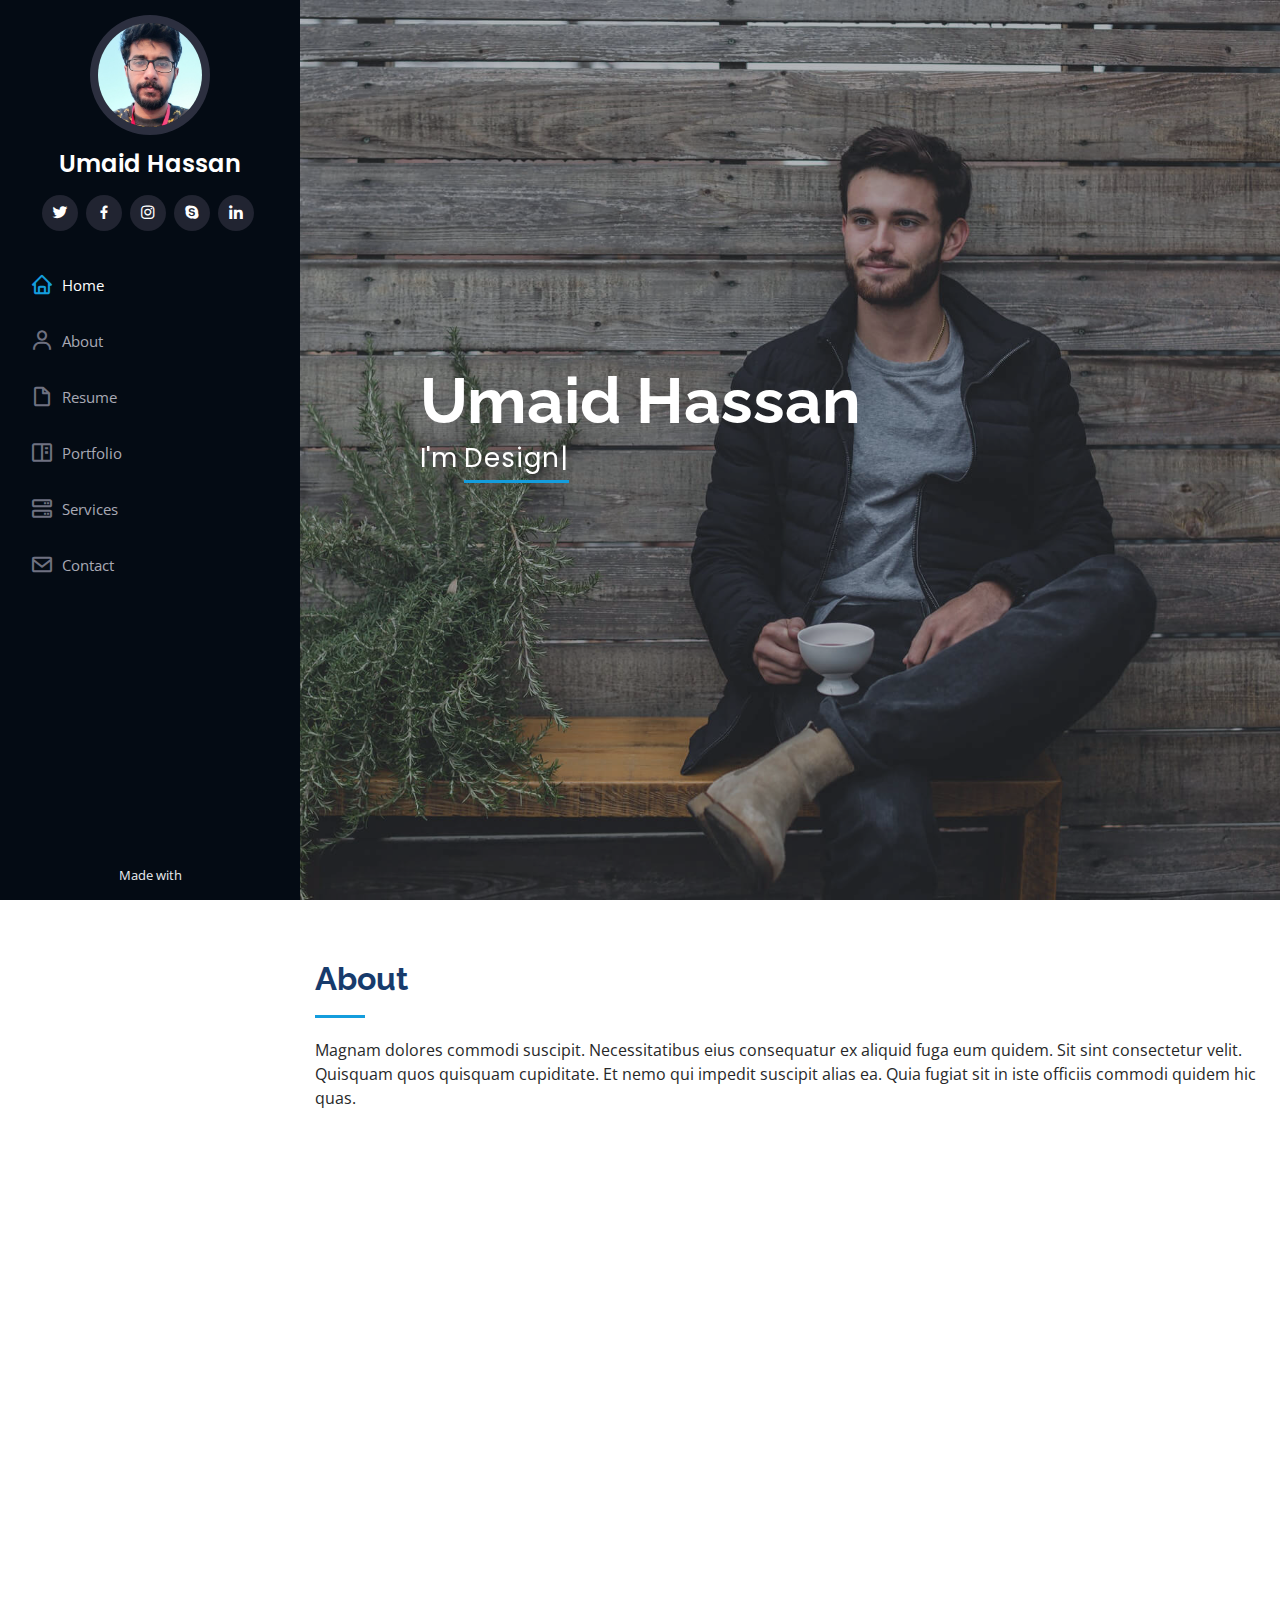
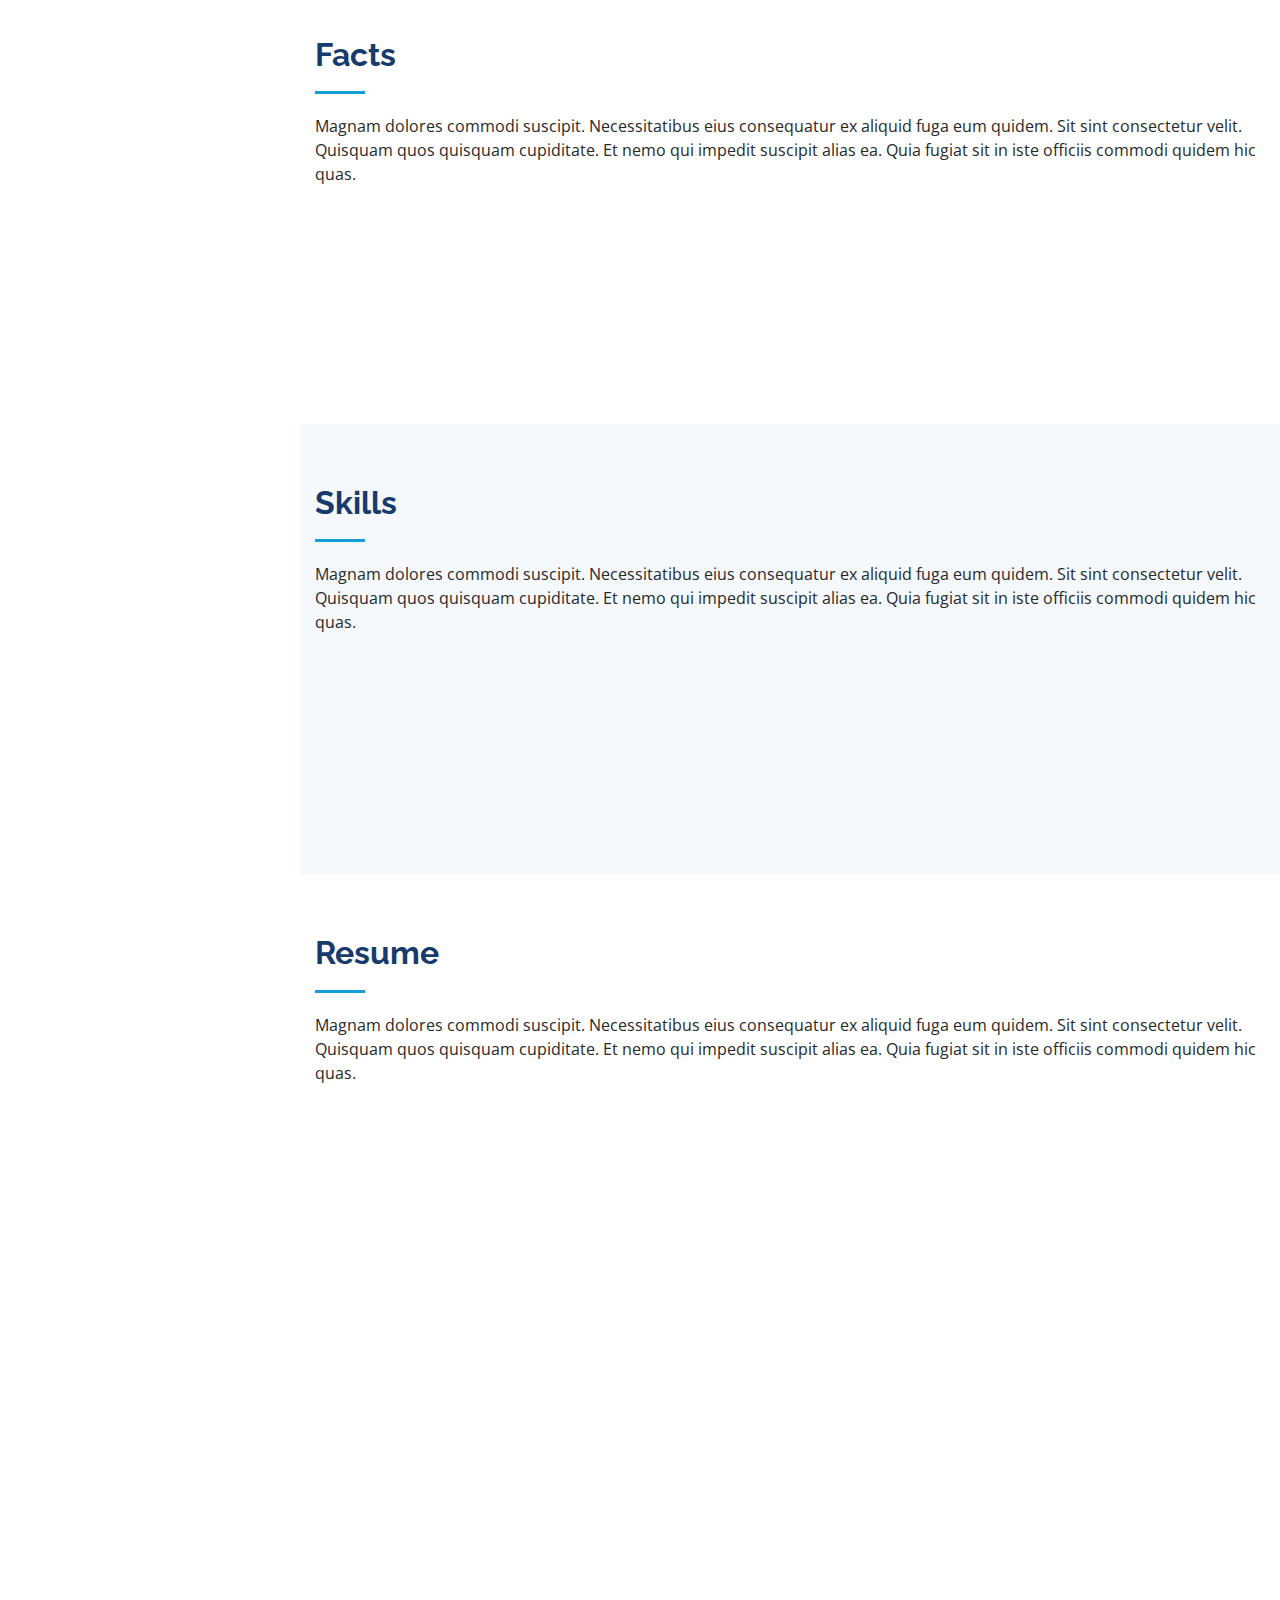
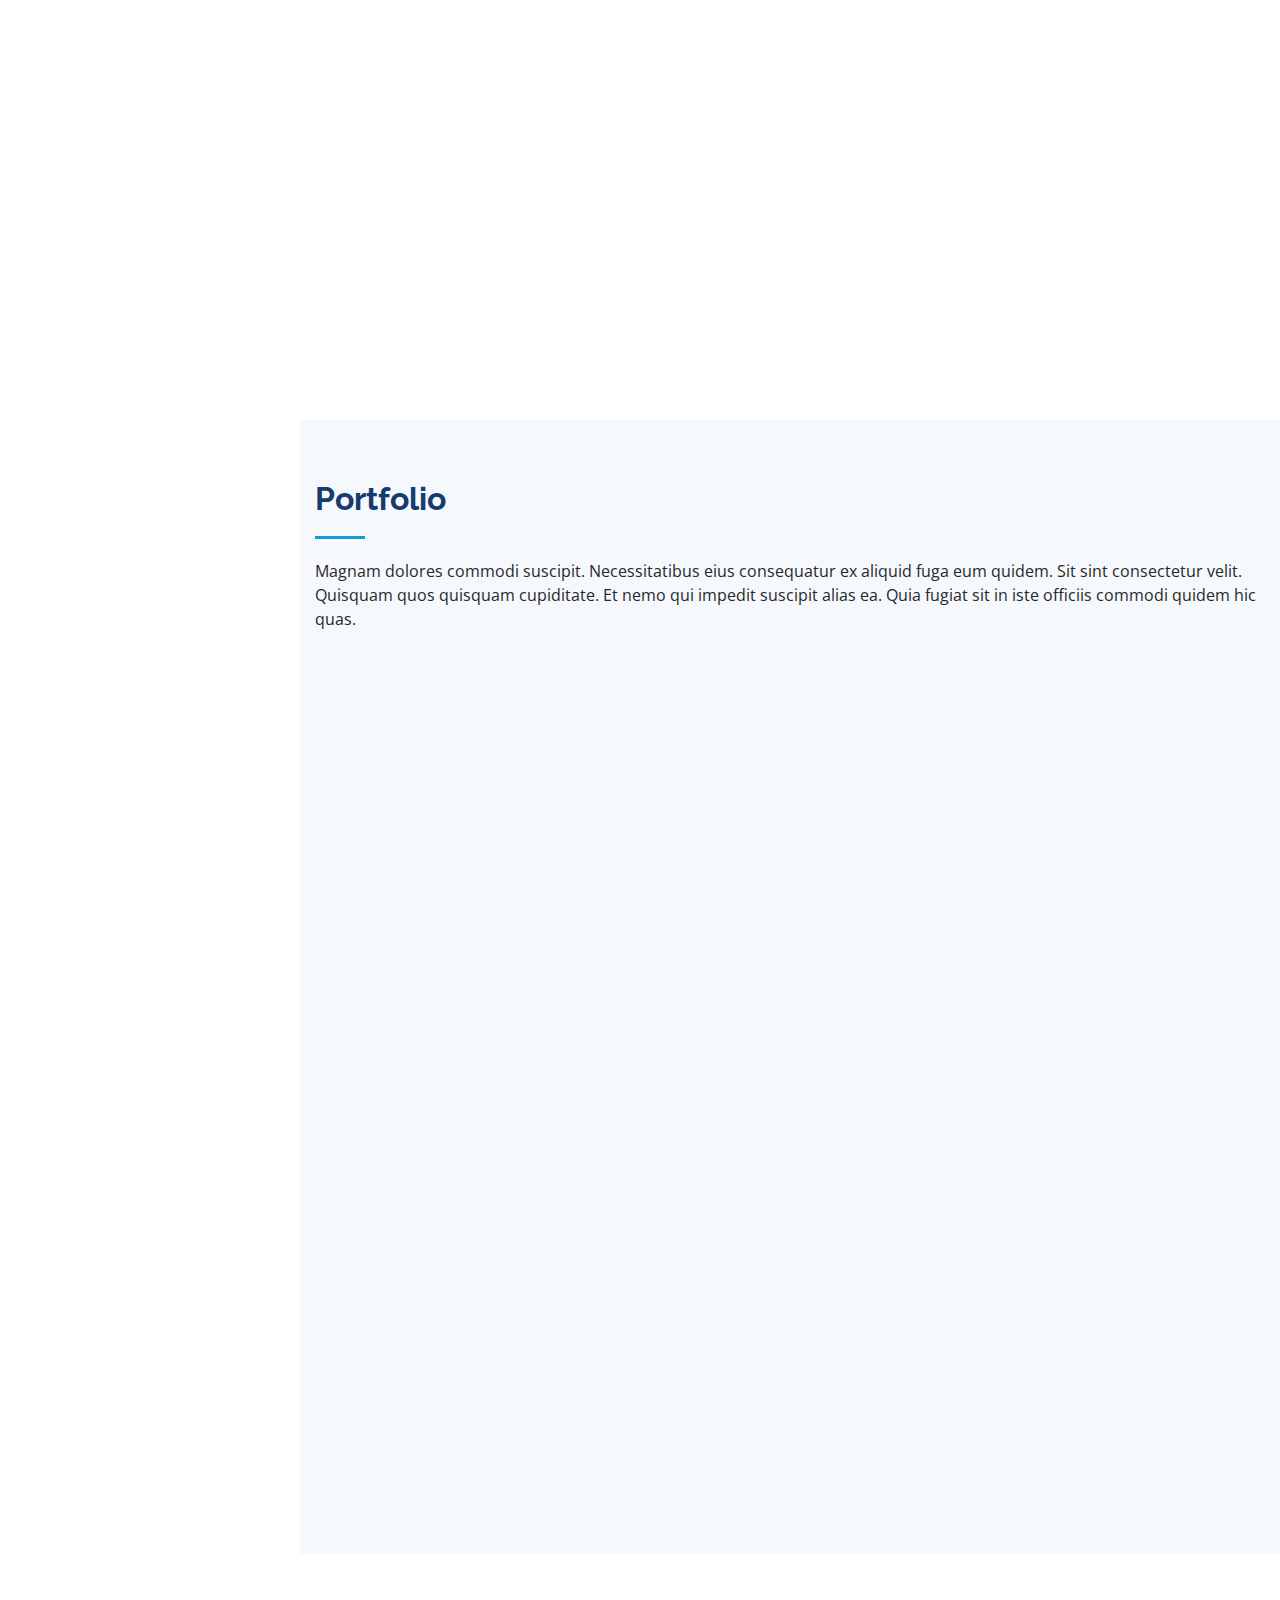
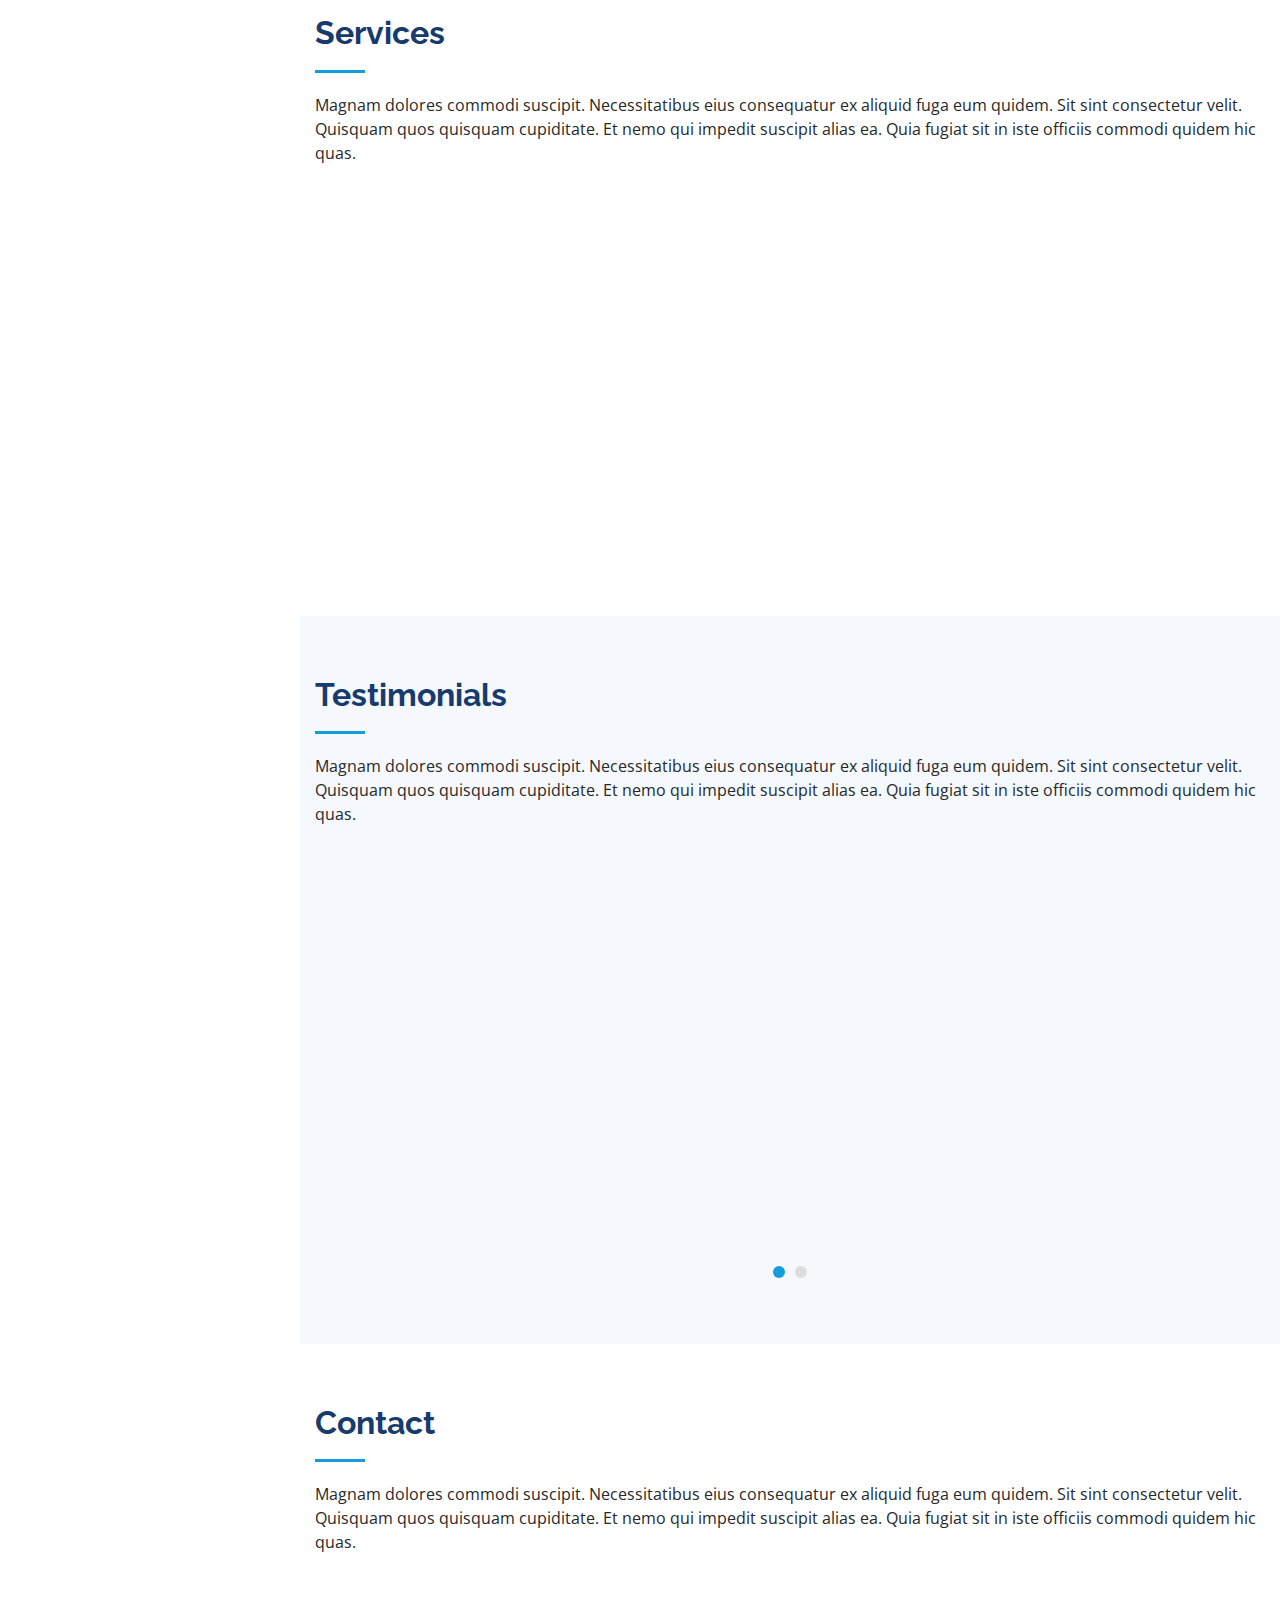
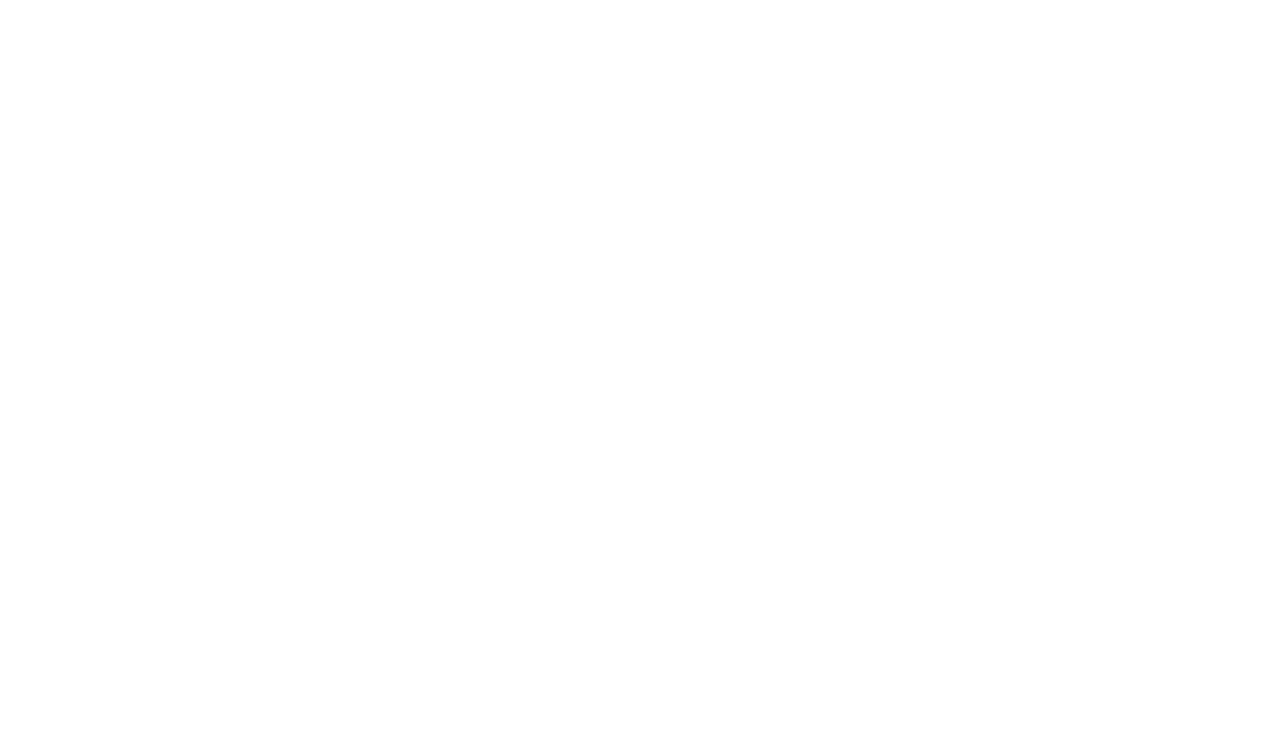
==== commit db805d8a: "commit1" ====
--- a/index.html
+++ b/index.html
@@ -46,7 +46,7 @@
 
       <div class="profile">
         <img src="assets/img/profile-img.jpg" alt="" class="img-fluid rounded-circle">
-        <h1 class="text-light"><a href="index.html">Alex Smith</a></h1>
+        <h1 class="text-light"><a href="index.html">Umaid Hassan</a></h1>
         <div class="social-links mt-3 text-center">
           <a href="#" class="twitter"><i class="bx bxl-twitter"></i></a>
           <a href="#" class="facebook"><i class="bx bxl-facebook"></i></a>
@@ -75,8 +75,8 @@
   <!-- ======= Hero Section ======= -->
   <section id="hero" class="d-flex flex-column justify-content-center align-items-center">
     <div class="hero-container" data-aos="fade-in">
-      <h1>Alex Smith</h1>
-      <p>I'm <span class="typed" data-typed-items="Designer, Developer, Freelancer, Photographer"></span></p>
+      <h1>Umaid Hassan</h1>
+      <p>I'm <span class="typed" data-typed-items="Designer, Developer, Freelancer, Environmentalist"></span></p>
     </div>
   </section><!-- End Hero -->
 
@@ -621,15 +621,13 @@
   <!-- ======= Footer ======= -->
   <footer id="footer">
     <div class="container">
-      <div class="copyright">
+      <!--<div class="copyright">
         &copy; Copyright <strong><span>iPortfolio</span></strong>
-      </div>
+      </div>-->
       <div class="credits">
-        <!-- All the links in the footer should remain intact. -->
-        <!-- You can delete the links only if you purchased the pro version. -->
-        <!-- Licensing information: https://bootstrapmade.com/license/ -->
-        <!-- Purchase the pro version with working PHP/AJAX contact form: https://bootstrapmade.com/iportfolio-bootstrap-portfolio-websites-template/ -->
-        Designed by <a href="https://bootstrapmade.com/">BootstrapMade</a>
+        <!--Designed by <a href="https://bootstrapmade.com/">BootstrapMade</a> --> 
+        <link  rel="stylesheet" type="text/css" href="//code.ionicframework.com/ionicons/2.0.1/css/ionicons.min.css" />
+          Made with <i style="color: #e25555;" class="icon ion-heart"></i> 
       </div>
     </div>
   </footer><!-- End  Footer -->
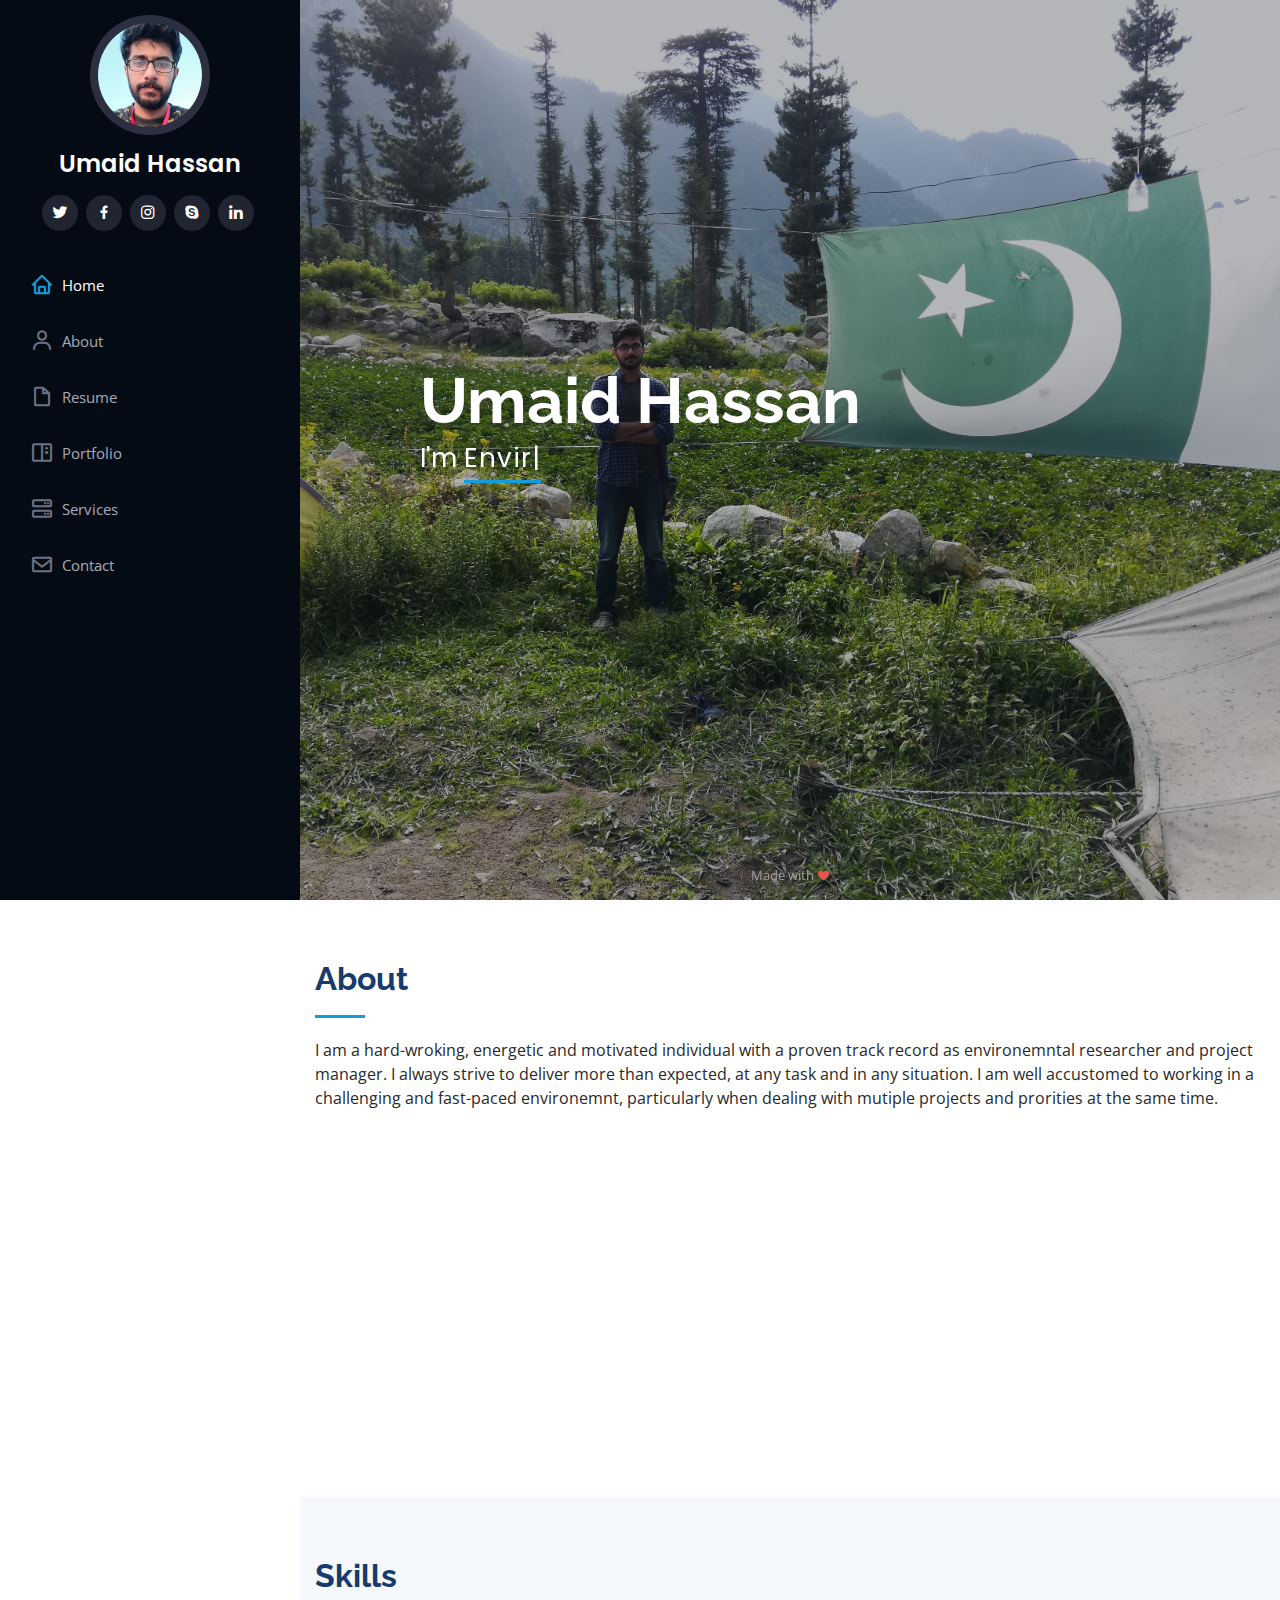
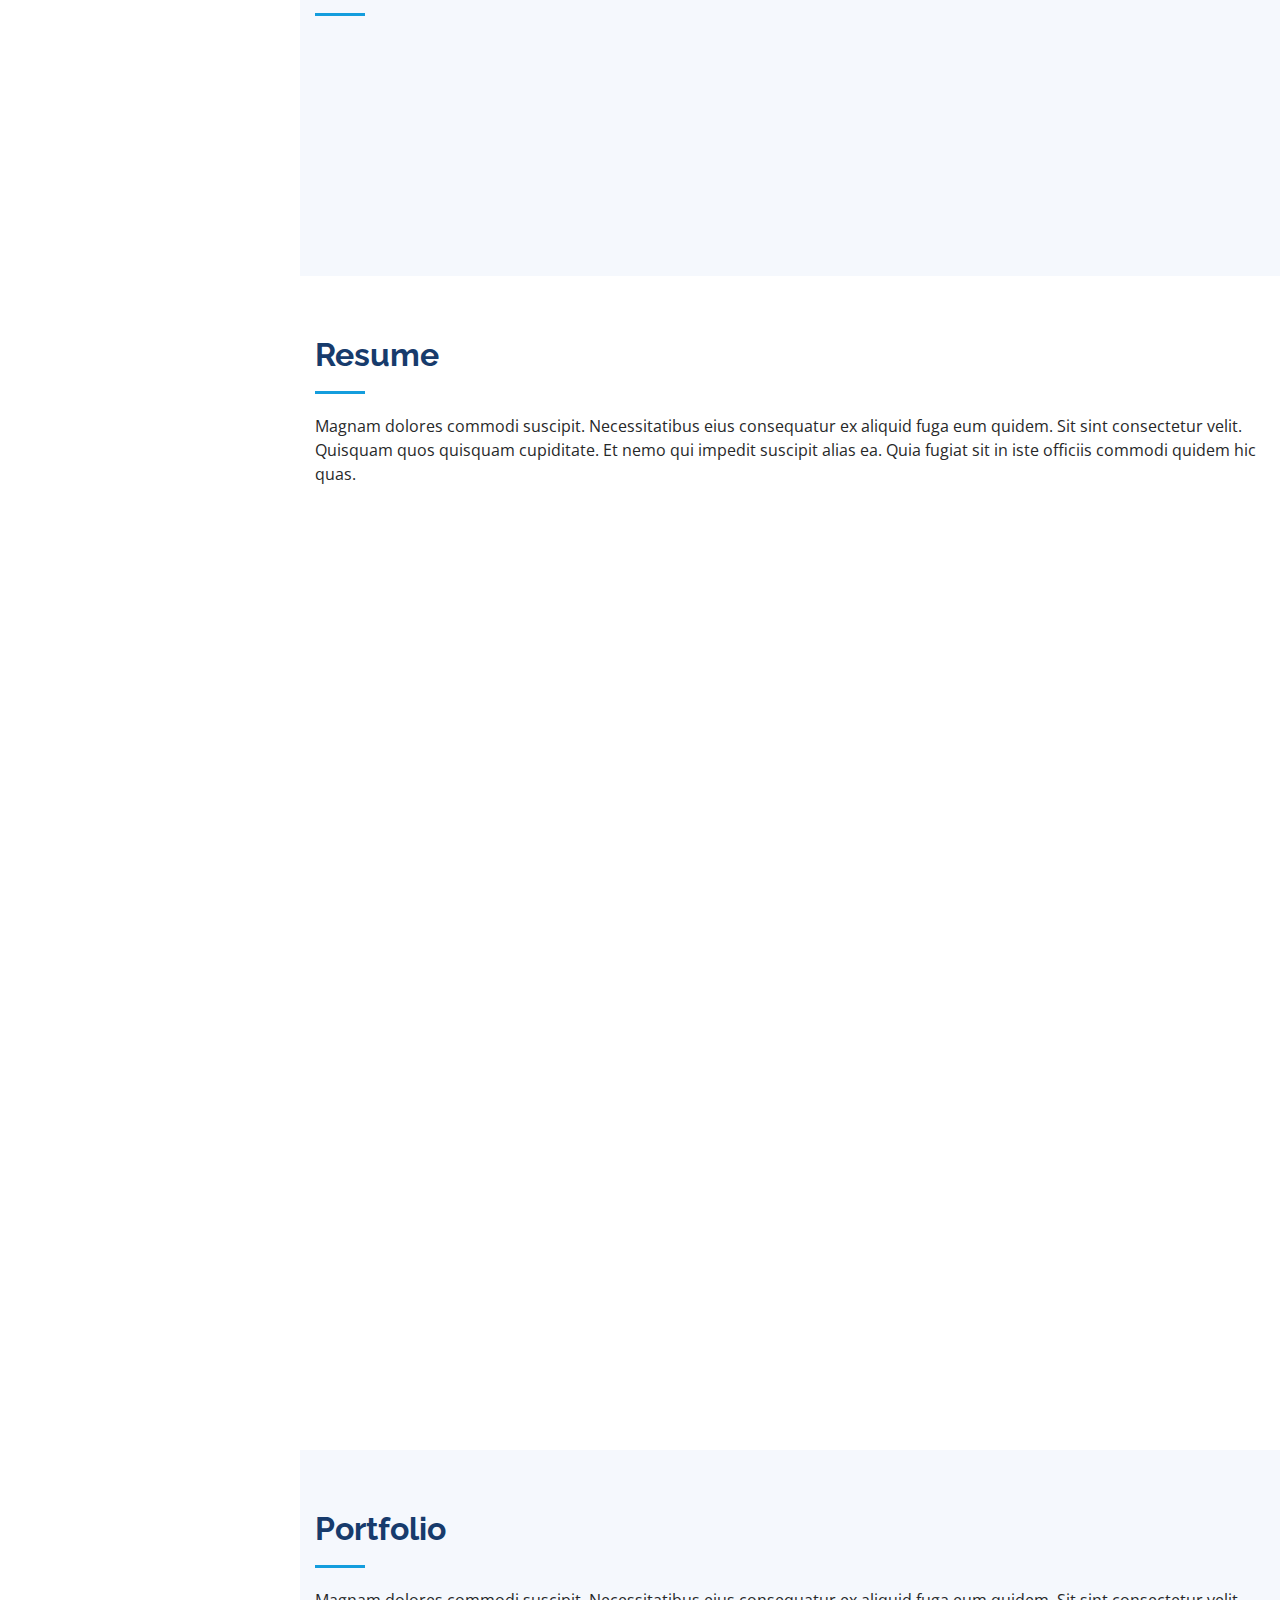
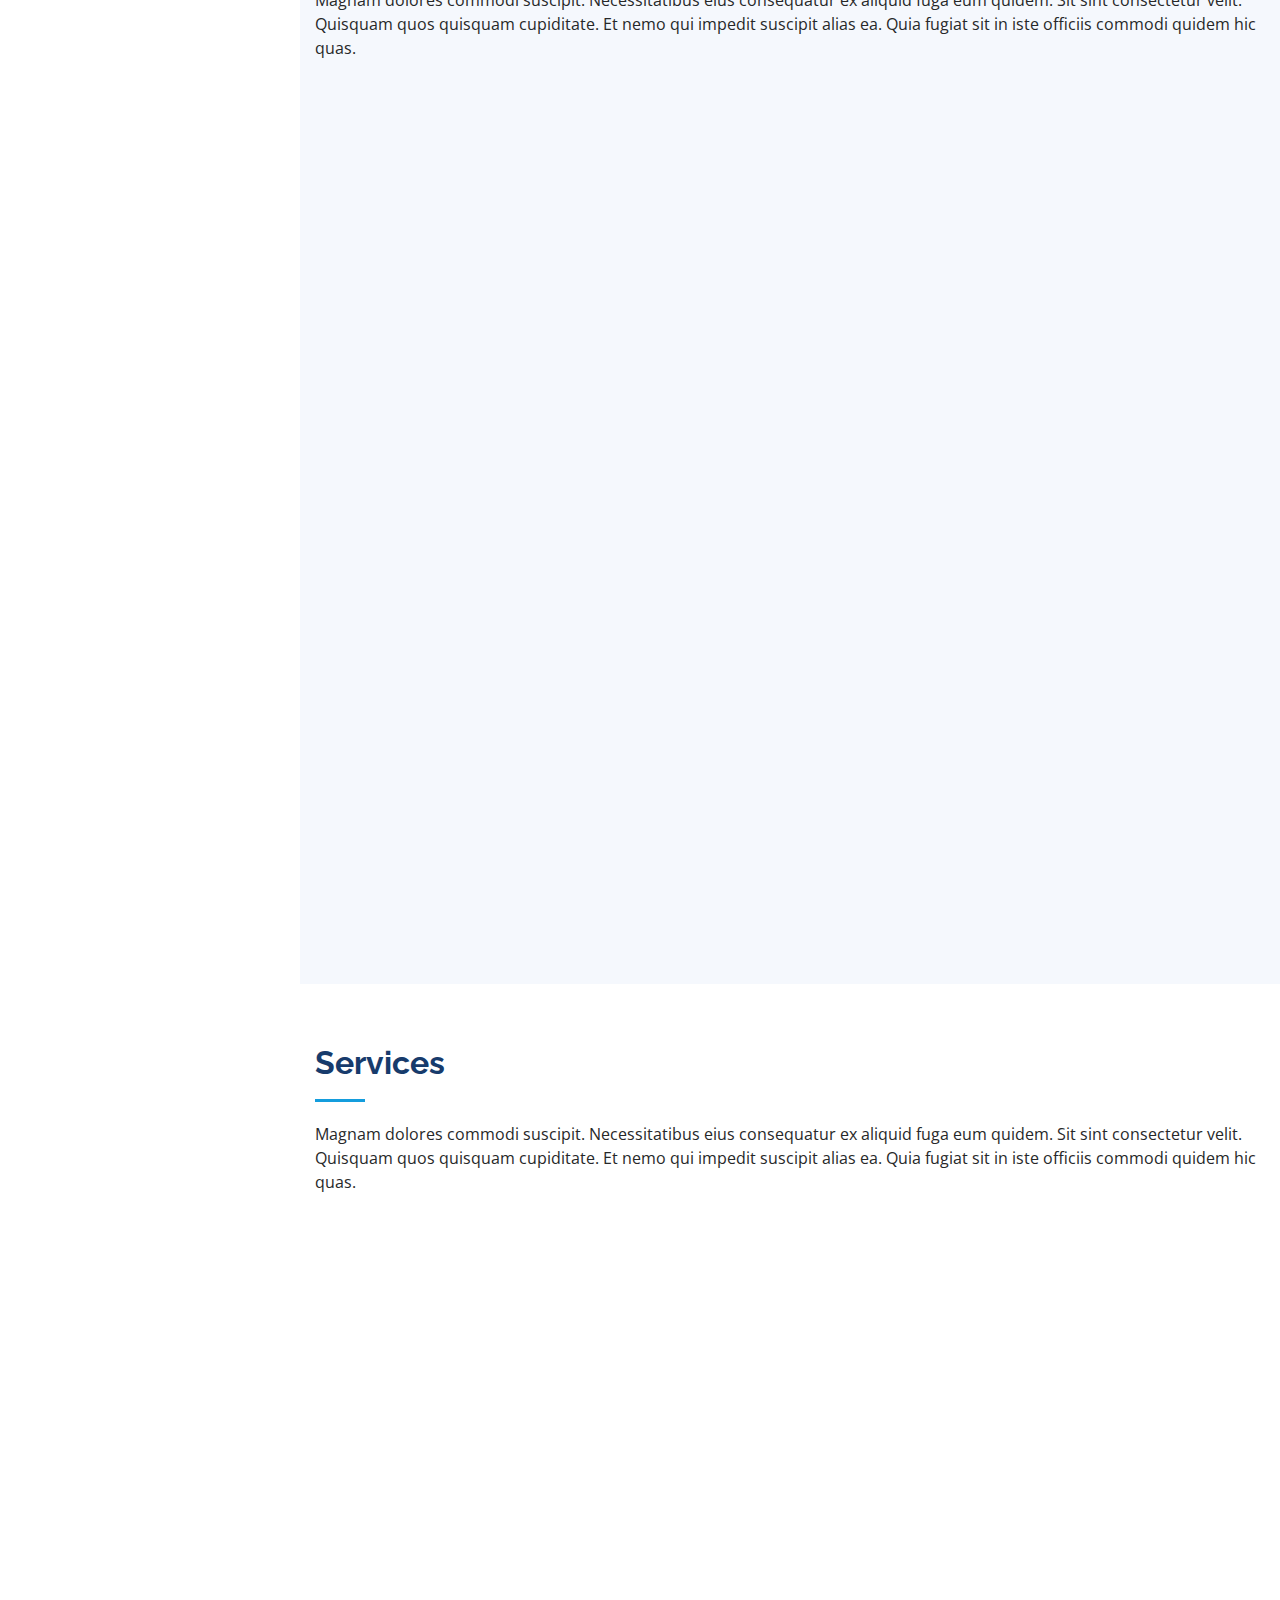
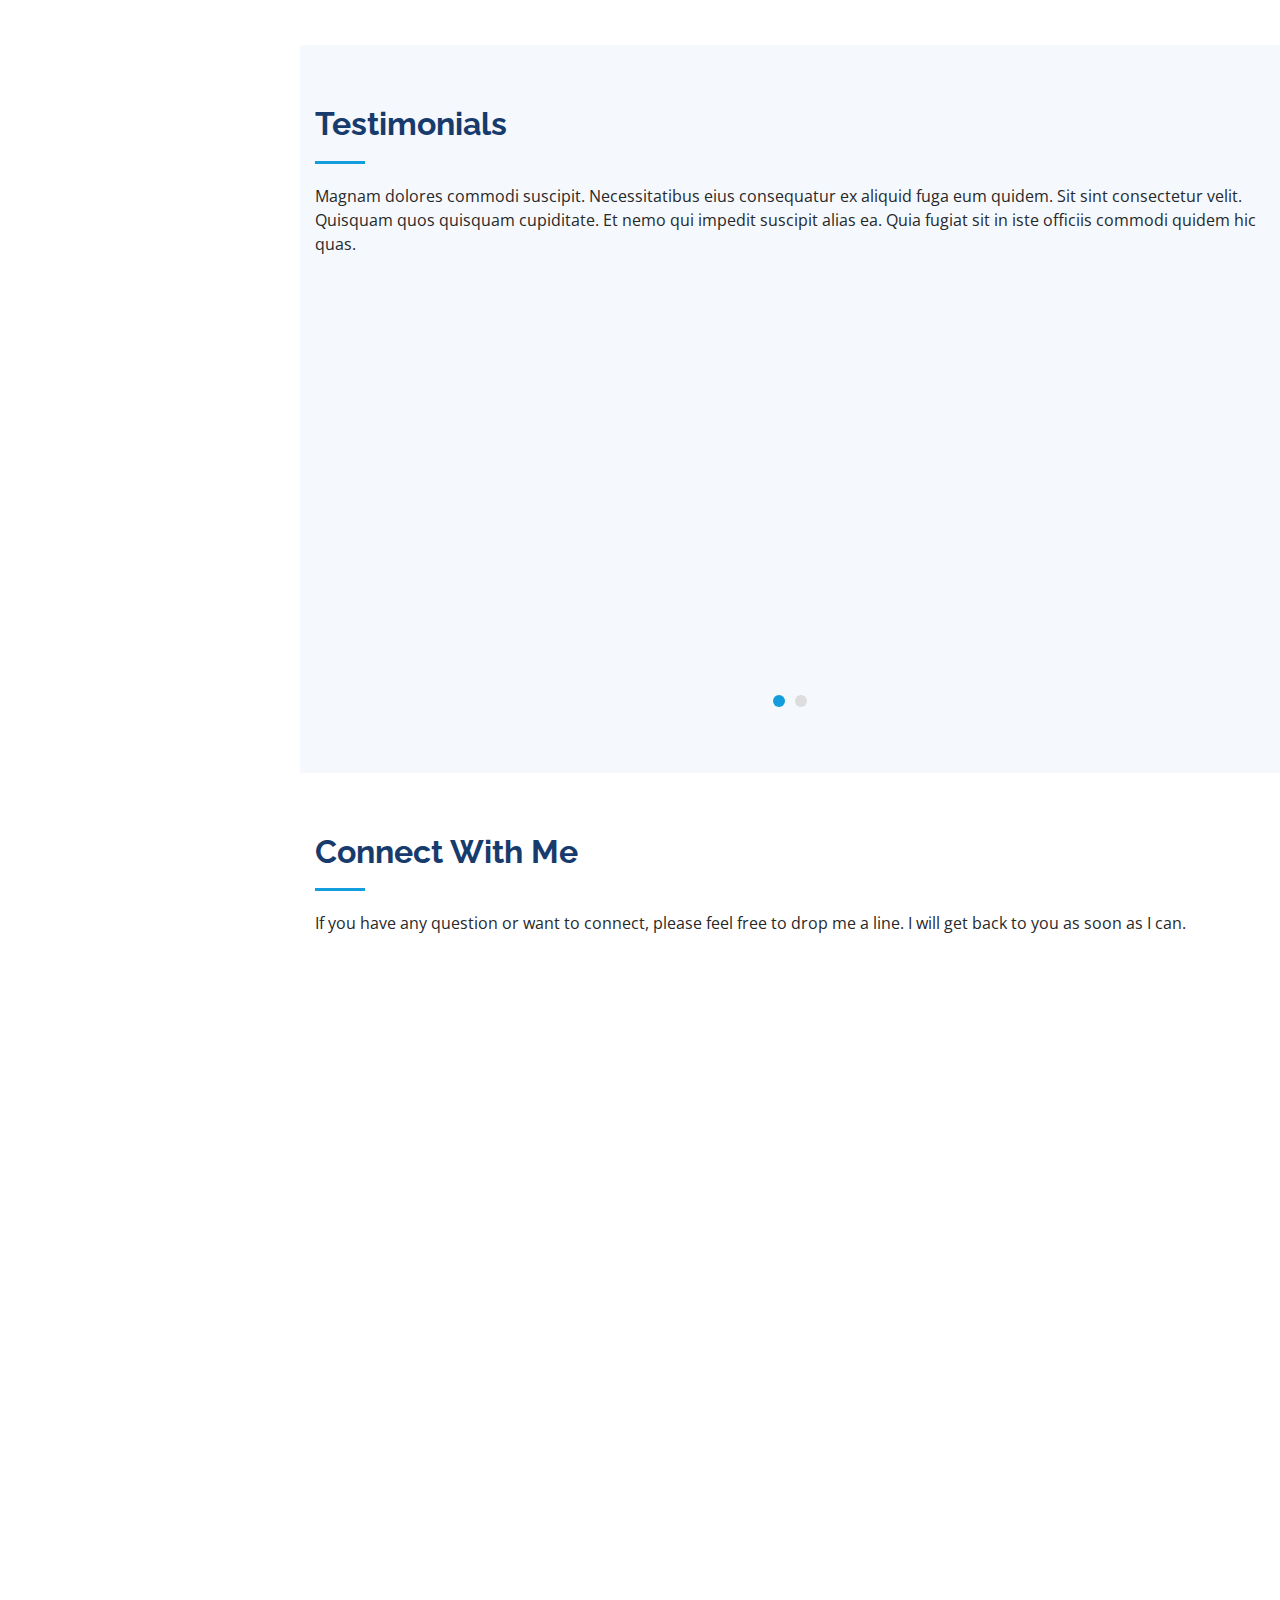
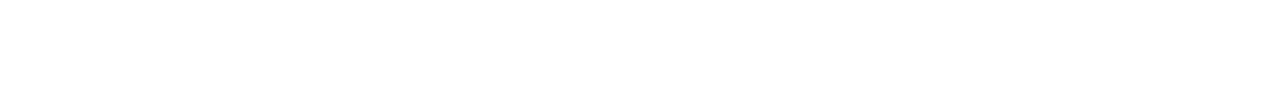
==== commit 75bffd62: "updates done" ====
--- a/index.html
+++ b/index.html
@@ -5,7 +5,7 @@
   <meta charset="utf-8">
   <meta content="width=device-width, initial-scale=1.0" name="viewport">
 
-  <title>iPortfolio Bootstrap Template - Index</title>
+  <title id="top">My Portfolio</title>
   <meta content="" name="descriptison">
   <meta content="" name="keywords">
 
@@ -27,12 +27,6 @@
   <!-- Template Main CSS File -->
   <link href="assets/css/style.css" rel="stylesheet">
 
-  <!-- =======================================================
-  * Template Name: iPortfolio - v1.2.1
-  * Template URL: https://bootstrapmade.com/iportfolio-bootstrap-portfolio-websites-template/
-  * Author: BootstrapMade.com
-  * License: https://bootstrapmade.com/license/
-  ======================================================== -->
 </head>
 
 <body>
@@ -49,16 +43,16 @@
         <h1 class="text-light"><a href="index.html">Umaid Hassan</a></h1>
         <div class="social-links mt-3 text-center">
           <a href="#" class="twitter"><i class="bx bxl-twitter"></i></a>
-          <a href="#" class="facebook"><i class="bx bxl-facebook"></i></a>
+          <a href="https://www.facebook.com/profile.php?id=100001704127105" target="_blank" class="facebook"><i class="bx bxl-facebook"></i></a>
           <a href="#" class="instagram"><i class="bx bxl-instagram"></i></a>
           <a href="#" class="google-plus"><i class="bx bxl-skype"></i></a>
-          <a href="#" class="linkedin"><i class="bx bxl-linkedin"></i></a>
+          <a href="https://www.linkedin.com/in/umaidhassan/" target="_blank" class="linkedin"><i class="bx bxl-linkedin"></i></a>
         </div>
       </div>
 
       <nav class="nav-menu">
         <ul>
-          <li class="active"><a href="index.html"><i class="bx bx-home"></i> <span>Home</span></a></li>
+          <li class="active"><a href="#top"><i class="bx bx-home"></i> <span>Home</span></a></li>
           <li><a href="#about"><i class="bx bx-user"></i> <span>About</span></a></li>
           <li><a href="#resume"><i class="bx bx-file-blank"></i> <span>Resume</span></a></li>
           <li><a href="#portfolio"><i class="bx bx-book-content"></i> Portfolio</a></li>
@@ -76,7 +70,7 @@
   <section id="hero" class="d-flex flex-column justify-content-center align-items-center">
     <div class="hero-container" data-aos="fade-in">
       <h1>Umaid Hassan</h1>
-      <p>I'm <span class="typed" data-typed-items="Designer, Developer, Freelancer, Environmentalist"></span></p>
+      <p>I'm <span class="typed" data-typed-items="Environmentalist, Entrepreneur, Freelancer, Volunteer, Social Activist"></span></p>
     </div>
   </section><!-- End Hero -->
 
@@ -88,7 +82,7 @@
 
         <div class="section-title">
           <h2>About</h2>
-          <p>Magnam dolores commodi suscipit. Necessitatibus eius consequatur ex aliquid fuga eum quidem. Sit sint consectetur velit. Quisquam quos quisquam cupiditate. Et nemo qui impedit suscipit alias ea. Quia fugiat sit in iste officiis commodi quidem hic quas.</p>
+          <p>I am a hard-wroking, energetic and motivated individual with a proven track record as environemntal researcher and project manager.  I always strive to deliver more than expected, at any task and in any situation. I am well accustomed to working in a challenging and fast-paced environemnt, particularly when dealing with mutiple projects and prorities at the same time.</p>
         </div>
 
         <div class="row">
@@ -96,32 +90,32 @@
             <img src="assets/img/profile-img.jpg" class="img-fluid" alt="">
           </div>
           <div class="col-lg-8 pt-4 pt-lg-0 content" data-aos="fade-left">
-            <h3>UI/UX Designer &amp; Web Developer.</h3>
-            <p class="font-italic">
-              Lorem ipsum dolor sit amet, consectetur adipiscing elit, sed do eiusmod tempor incididunt ut labore et dolore
-              magna aliqua.
+            <h3>Environmentalist &amp; Freelancer</h3>
+             <p class="font-italic">
+              <!--Lorem ipsum dolor sit amet, consectetur adipiscing elit, sed do eiusmod tempor incididunt ut labore et dolore
+              magna aliqua. -->
             </p>
             <div class="row">
               <div class="col-lg-6">
                 <ul>
-                  <li><i class="icofont-rounded-right"></i> <strong>Birthday:</strong> 1 May 1995</li>
-                  <li><i class="icofont-rounded-right"></i> <strong>Website:</strong> www.example.com</li>
-                  <li><i class="icofont-rounded-right"></i> <strong>Phone:</strong> +123 456 7890</li>
-                  <li><i class="icofont-rounded-right"></i> <strong>City:</strong> City : New York, USA</li>
+                  <li><i class="icofont-rounded-right"></i> <strong>Birthday:</strong> 08 April 1996</li>
+                  <li><i class="icofont-rounded-right"></i> <strong>Website:</strong> umaid-hassan.github.io</li>
+                  <li><i class="icofont-rounded-right"></i> <strong>Phone:</strong> +92 307 4662368</li>
+                  <li><i class="icofont-rounded-right"></i> <strong>City:</strong> City : Lahore, Pakistan</li>
                 </ul>
               </div>
               <div class="col-lg-6">
                 <ul>
-                  <li><i class="icofont-rounded-right"></i> <strong>Age:</strong> 30</li>
-                  <li><i class="icofont-rounded-right"></i> <strong>Degree:</strong> Master</li>
-                  <li><i class="icofont-rounded-right"></i> <strong>PhEmailone:</strong> email@example.com</li>
+                  <li><i class="icofont-rounded-right"></i> <strong>Age:</strong> 24</li>
+                  <li><i class="icofont-rounded-right"></i> <strong>Degree:</strong> BS Environmental Sciences | Computer Sciences</li>
+                  <li><i class="icofont-rounded-right"></i> <strong>Email:</strong> hassan.umaid@gmail.com</li>
                   <li><i class="icofont-rounded-right"></i> <strong>Freelance:</strong> Available</li>
                 </ul>
               </div>
             </div>
             <p>
-              Officiis eligendi itaque labore et dolorum mollitia officiis optio vero. Quisquam sunt adipisci omnis et ut. Nulla accusantium dolor incidunt officia tempore. Et eius omnis.
-              Cupiditate ut dicta maxime officiis quidem quia. Sed et consectetur qui quia repellendus itaque neque. Aliquid amet quidem ut quaerat cupiditate. Ab et eum qui repellendus omnis culpa magni laudantium dolores.
+              <!-- Officiis eligendi itaque labore et dolorum mollitia officiis optio vero. Quisquam sunt adipisci omnis et ut. Nulla accusantium dolor incidunt officia tempore. Et eius omnis.
+              Cupiditate ut dicta maxime officiis quidem quia. Sed et consectetur qui quia repellendus itaque neque. Aliquid amet quidem ut quaerat cupiditate. Ab et eum qui repellendus omnis culpa magni laudantium dolores. -->
             </p>
           </div>
         </div>
@@ -129,7 +123,7 @@
       </div>
     </section><!-- End About Section -->
 
-    <!-- ======= Facts Section ======= -->
+    <!-- ======= Facts Section ======= 
     <section id="facts" class="facts">
       <div class="container">
 
@@ -175,15 +169,15 @@
         </div>
 
       </div>
-    </section><!-- End Facts Section -->
-
+    </section> --> <!-- End Facts Section --> 
+  
     <!-- ======= Skills Section ======= -->
     <section id="skills" class="skills section-bg">
       <div class="container">
 
         <div class="section-title">
           <h2>Skills</h2>
-          <p>Magnam dolores commodi suscipit. Necessitatibus eius consequatur ex aliquid fuga eum quidem. Sit sint consectetur velit. Quisquam quos quisquam cupiditate. Et nemo qui impedit suscipit alias ea. Quia fugiat sit in iste officiis commodi quidem hic quas.</p>
+          <!-- <p>Magnam dolores commodi suscipit. Necessitatibus eius consequatur ex aliquid fuga eum quidem. Sit sint consectetur velit. Quisquam quos quisquam cupiditate. Et nemo qui impedit suscipit alias ea. Quia fugiat sit in iste officiis commodi quidem hic quas.</p> -->
         </div>
 
         <div class="row skills-content">
@@ -191,23 +185,23 @@
           <div class="col-lg-6" data-aos="fade-up">
 
             <div class="progress">
-              <span class="skill">HTML <i class="val">100%</i></span>
+              <span class="skill">Environment <i class="val">75%</i></span>
               <div class="progress-bar-wrap">
-                <div class="progress-bar" role="progressbar" aria-valuenow="100" aria-valuemin="0" aria-valuemax="100"></div>
+                <div class="progress-bar" role="progressbar" aria-valuenow="75" aria-valuemin="0" aria-valuemax="100"></div>
               </div>
             </div>
 
             <div class="progress">
-              <span class="skill">CSS <i class="val">90%</i></span>
+              <span class="skill">Report Writing <i class="val">90%</i></span>
               <div class="progress-bar-wrap">
                 <div class="progress-bar" role="progressbar" aria-valuenow="90" aria-valuemin="0" aria-valuemax="100"></div>
               </div>
             </div>
 
             <div class="progress">
-              <span class="skill">JavaScript <i class="val">75%</i></span>
+              <span class="skill">Project Management <i class="val">95%</i></span>
               <div class="progress-bar-wrap">
-                <div class="progress-bar" role="progressbar" aria-valuenow="75" aria-valuemin="0" aria-valuemax="100"></div>
+                <div class="progress-bar" role="progressbar" aria-valuenow="95" aria-valuemin="0" aria-valuemax="100"></div>
               </div>
             </div>
 
@@ -216,9 +210,9 @@
           <div class="col-lg-6" data-aos="fade-up" data-aos-delay="100">
 
             <div class="progress">
-              <span class="skill">PHP <i class="val">80%</i></span>
+              <span class="skill">React <i class="val">70%</i></span>
               <div class="progress-bar-wrap">
-                <div class="progress-bar" role="progressbar" aria-valuenow="80" aria-valuemin="0" aria-valuemax="100"></div>
+                <div class="progress-bar" role="progressbar" aria-valuenow="70" aria-valuemin="0" aria-valuemax="100"></div>
               </div>
             </div>
 
@@ -230,9 +224,9 @@
             </div>
 
             <div class="progress">
-              <span class="skill">Photoshop <i class="val">55%</i></span>
+              <span class="skill">Photoshop <i class="val">85%</i></span>
               <div class="progress-bar-wrap">
-                <div class="progress-bar" role="progressbar" aria-valuenow="55" aria-valuemin="0" aria-valuemax="100"></div>
+                <div class="progress-bar" role="progressbar" aria-valuenow="85" aria-valuemin="0" aria-valuemax="100"></div>
               </div>
             </div>
 
@@ -254,53 +248,54 @@
 
         <div class="row">
           <div class="col-lg-6" data-aos="fade-up">
-            <h3 class="resume-title">Sumary</h3>
+            <h3 class="resume-title">Summary</h3>
             <div class="resume-item pb-0">
-              <h4>Alex Smith</h4>
-              <p><em>Innovative and deadline-driven Graphic Designer with 3+ years of experience designing and developing user-centered digital/print marketing material from initial concept to final, polished deliverable.</em></p>
+              <h4>Umaid Hassan</h4>
+              <p><em>Innovative and deadline-driven Product Manager & problem solver.</em></p>
               <ul>
-                <li>Portland par 127,Orlando, FL</li>
-                <li>(123) 456-7891</li>
-                <li>alice.barkley@example.com</li>
+                <li>2+ years of experience designing and developing user-centered digital/print marketing material from initial concept to final, polished deliverable.</li>
+                <li>1 year experience of working in </li>
+                <li>ha@example.com</li>
               </ul>
             </div>
 
             <h3 class="resume-title">Education</h3>
             <div class="resume-item">
-              <h4>Master of Fine Arts &amp; Graphic Design</h4>
-              <h5>2015 - 2016</h5>
-              <p><em>Rochester Institute of Technology, Rochester, NY</em></p>
+              <h4>Bachelor of Environmental Sciences</h4>
+              <h5>2016 - 2020</h5>
+              <p><em>University of the Punjab, Lahore, Pakistan</em></p>
+              <p>Quia nobis sequi est occaecati aut. Repudiandae et iusto quae reiciendis et quis Eius vel ratione eius unde vitae rerum voluptates asperiores voluptatem Earum molestiae consequatur neque etlon sader mart dila</p>
+            </div>
+            <div class="resume-item">
+              <h4>Bachelor of Computer Sciences</h4>
+              <h5>2014 - 2018</h5>
+              <p><em>COMSATS Institute of Information & Technology (Virtual Campus), Islamabad, Pakistan</em></p>
               <p>Qui deserunt veniam. Et sed aliquam labore tempore sed quisquam iusto autem sit. Ea vero voluptatum qui ut dignissimos deleniti nerada porti sand markend</p>
-            </div>
-            <div class="resume-item">
-              <h4>Bachelor of Fine Arts &amp; Graphic Design</h4>
-              <h5>2010 - 2014</h5>
-              <p><em>Rochester Institute of Technology, Rochester, NY</em></p>
-              <p>Quia nobis sequi est occaecati aut. Repudiandae et iusto quae reiciendis et quis Eius vel ratione eius unde vitae rerum voluptates asperiores voluptatem Earum molestiae consequatur neque etlon sader mart dila</p>
             </div>
           </div>
           <div class="col-lg-6" data-aos="fade-up" data-aos-delay="100">
             <h3 class="resume-title">Professional Experience</h3>
             <div class="resume-item">
-              <h4>Senior graphic design specialist</h4>
-              <h5>2019 - Present</h5>
-              <p><em>Experion, New York, NY </em></p>
+              <h4>Environmental Research Associate</h4>
+              <h5>2019 - March 2020</h5>
+              <p><em>ECO SYNTEC, Lahore, LHR </em></p>
               <ul>
-                <li>Lead in the design, development, and implementation of the graphic, layout, and production communication materials</li>
-                <li>Delegate tasks to the 7 members of the design team and provide counsel on all aspects of the project. </li>
-                <li>Supervise the assessment of all graphic materials in order to ensure quality and accuracy of the design</li>
-                <li>Oversee the efficient use of production project budgets ranging from $2,000 - $25,000</li>
+                <li>Prepared EIA | IEE reports, conducted surveys, lead team</li>
+                <li>Identified the negative environemntal impacts because of human activities. </li>
+                <li>Conducted Public Hearings, provided logistics, Prepared & delivering Presentation</li>
+                <li>Managed Social Media Accounts and Website, created content, edited and produced videos for Youtube Channel</li>
+                <li>Generated ideas for new business avenues</li>
               </ul>
             </div>
             <div class="resume-item">
-              <h4>Graphic design specialist</h4>
-              <h5>2017 - 2018</h5>
-              <p><em>Stepping Stone Advertising, New York, NY</em></p>
+              <h4>Freelance Graphic designer | Technical Writer </h4>
+              <h5>2018 - till date</h5>
+              <p><em>Fiverr, Upwork</em></p>
               <ul>
-                <li>Developed numerous marketing programs (logos, brochures,infographics, presentations, and advertisements).</li>
-                <li>Managed up to 5 projects or tasks at a given time while under pressure</li>
+                <li>Created logos, brochures & poster designs for various clients.</li>
+                <li>Wrote technical articles, ghost articles for client businesses and websites.</li>
+                <li>Managed up to 3 projects or tasks at a given time while under pressure</li>
                 <li>Recommended and consulted with clients on the most appropriate graphic design</li>
-                <li>Created 4+ design presentations and proposals a month for clients and account managers</li>
               </ul>
             </div>
           </div>
@@ -547,8 +542,8 @@
       <div class="container">
 
         <div class="section-title">
-          <h2>Contact</h2>
-          <p>Magnam dolores commodi suscipit. Necessitatibus eius consequatur ex aliquid fuga eum quidem. Sit sint consectetur velit. Quisquam quos quisquam cupiditate. Et nemo qui impedit suscipit alias ea. Quia fugiat sit in iste officiis commodi quidem hic quas.</p>
+          <h2>Connect With Me</h2>
+          <p>If you have any question or want to connect, please feel free to drop me a line. I will get back to you as soon as I can.</p>
         </div>
 
         <div class="row" data-aos="fade-in">
@@ -558,19 +553,19 @@
               <div class="address">
                 <i class="icofont-google-map"></i>
                 <h4>Location:</h4>
-                <p>A108 Adam Street, New York, NY 535022</p>
+                <p> Kasur | Lahore, Pakistan</p>
               </div>
 
               <div class="email">
                 <i class="icofont-envelope"></i>
                 <h4>Email:</h4>
-                <p>info@example.com</p>
+                <p>hassan.umaid@gmail.com</p>
               </div>
 
               <div class="phone">
                 <i class="icofont-phone"></i>
                 <h4>Call:</h4>
-                <p>+1 5589 55488 55s</p>
+                <p>+92 307 4662368</p>
               </div>
 
               <iframe src="https://www.google.com/maps/embed?pb=!1m14!1m8!1m3!1d12097.433213460943!2d-74.0062269!3d40.7101282!3m2!1i1024!2i768!4f13.1!3m3!1m2!1s0x0%3A0xb89d1fe6bc499443!2sDowntown+Conference+Center!5e0!3m2!1smk!2sbg!4v1539943755621" frameborder="0" style="border:0; width: 100%; height: 290px;" allowfullscreen></iframe>
@@ -618,19 +613,18 @@
 
   </main><!-- End #main -->
 
-  <!-- ======= Footer ======= -->
-  <footer id="footer">
-    <div class="container">
-      <!--<div class="copyright">
-        &copy; Copyright <strong><span>iPortfolio</span></strong>
-      </div>-->
-      <div class="credits">
-        <!--Designed by <a href="https://bootstrapmade.com/">BootstrapMade</a> --> 
-        <link  rel="stylesheet" type="text/css" href="//code.ionicframework.com/ionicons/2.0.1/css/ionicons.min.css" />
-          Made with <i style="color: #e25555;" class="icon ion-heart"></i> 
-      </div>
-    </div>
-  </footer><!-- End  Footer -->
+      <!-- ======= Footer ======= -->
+      <footer id="footer">
+        <div class="container">
+          <!--<div class="copyright">
+            &copy; Copyright <strong><span>iPortfolio</span></strong>
+          </div>-->
+          <div class="credits">
+            <!--Designed by <a href="https://bootstrapmade.com/">BootstrapMade</a> --> 
+              Made with <i style="color: #e25555;" class="icofont-heart"></i> 
+          </div>
+        </div>
+      </footer><!-- End  Footer -->
 
   <a href="#" class="back-to-top"><i class="icofont-simple-up"></i></a>
 
--- a/assets/css/style.css
+++ b/assets/css/style.css
@@ -1047,14 +1047,13 @@
 --------------------------------------------------------------*/
 #footer {
   padding: 15px;
-  color: #f4f6fd;
+  color: #A0A0A0;
   font-size: 14px;
   position: fixed;
-  left: 0;
+  left: 50%;
   bottom: 0;
   width: 300px;
   z-index: 9999;
-  background: #040b14;
 }
 
 #footer .copyright {
@@ -1065,7 +1064,8 @@
   padding-top: 5px;
   text-align: center;
   font-size: 13px;
-  color: #eaebf0;
+  color: #A0A0A0;
+
 }
 
 @media (max-width: 1199px) {
